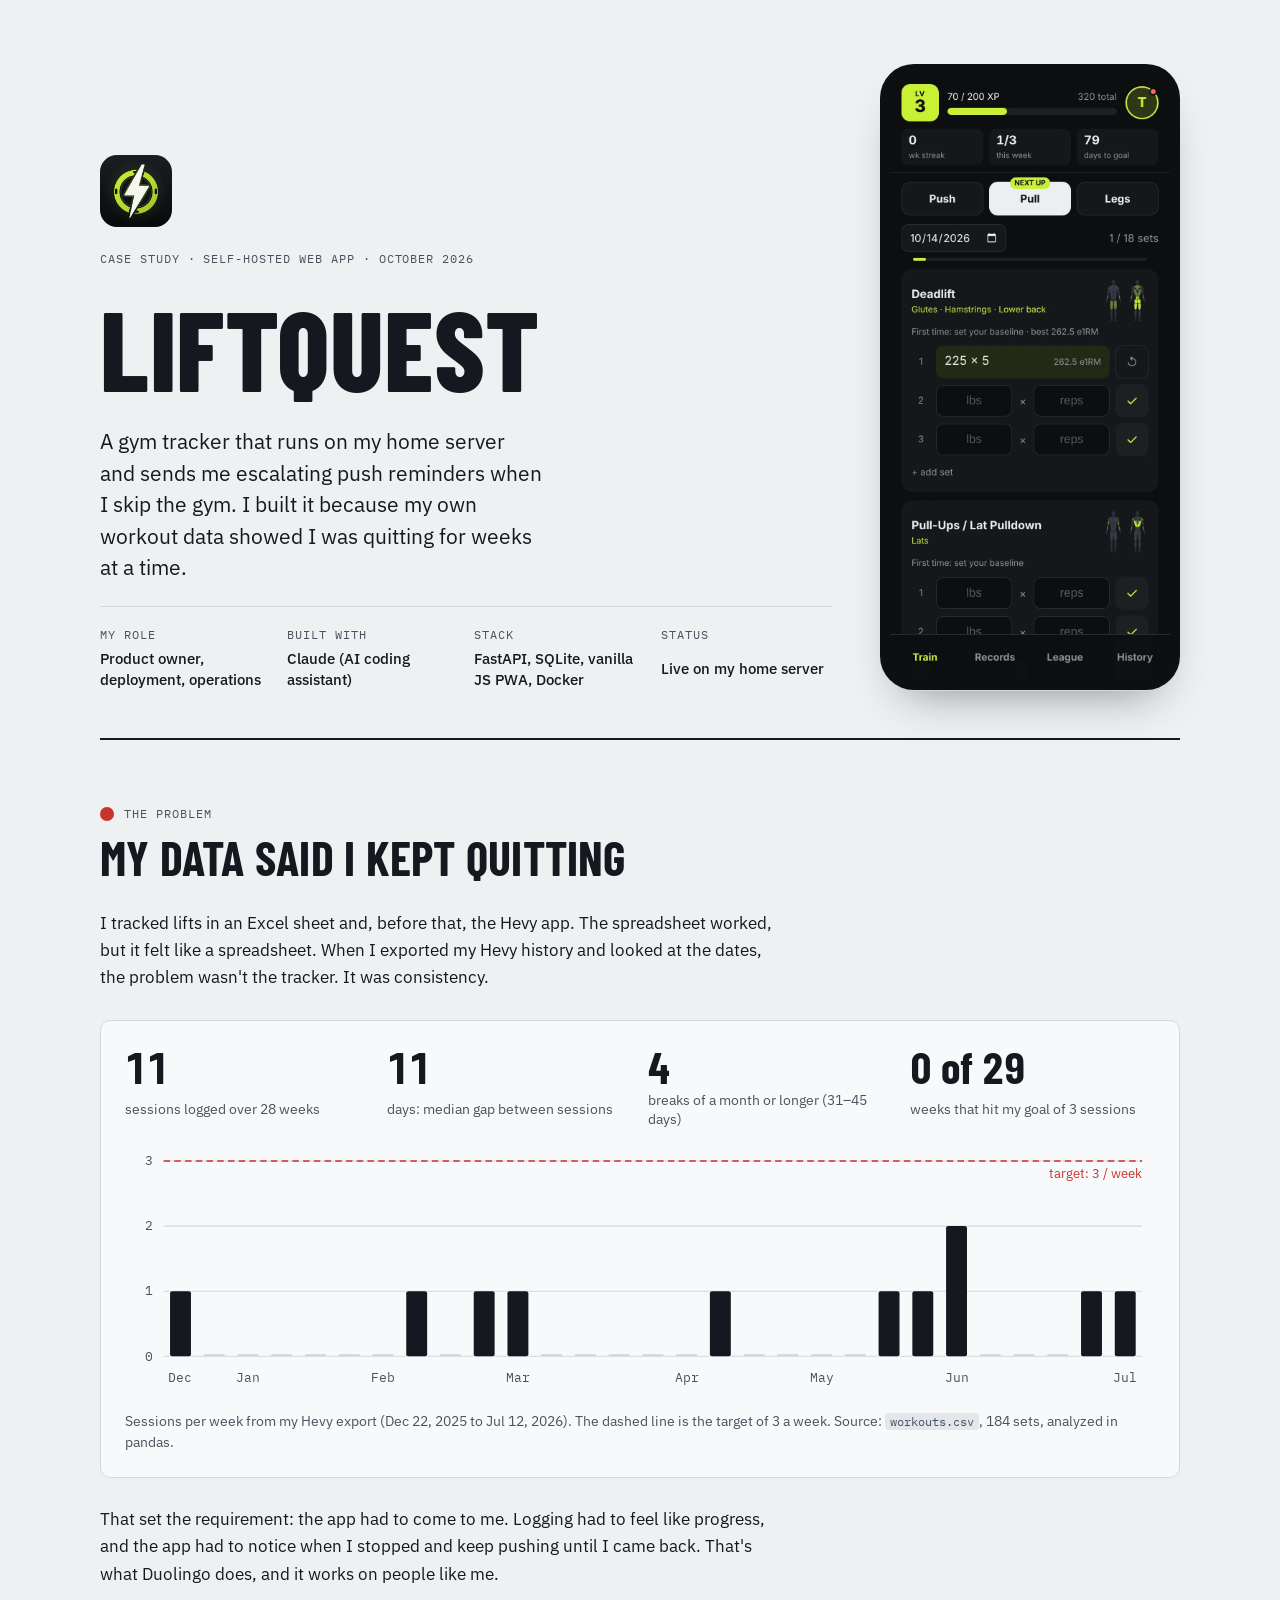
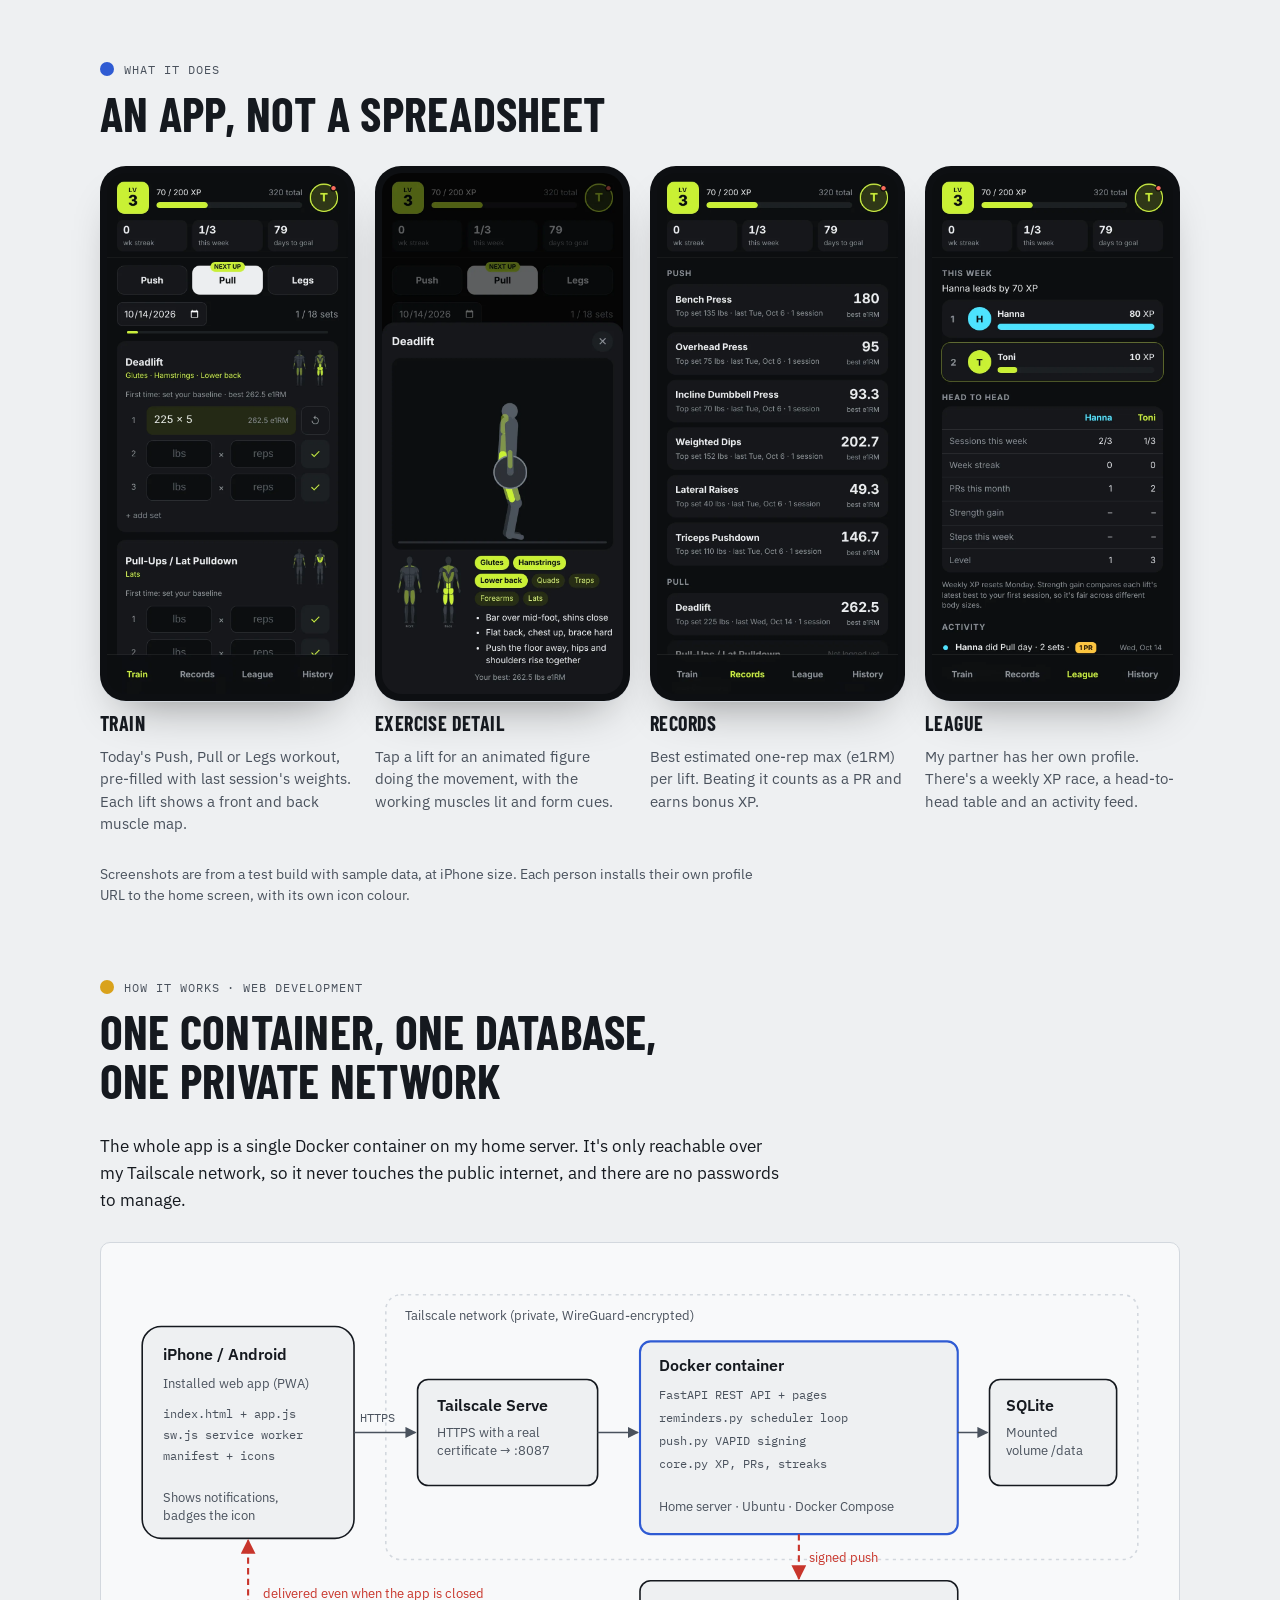
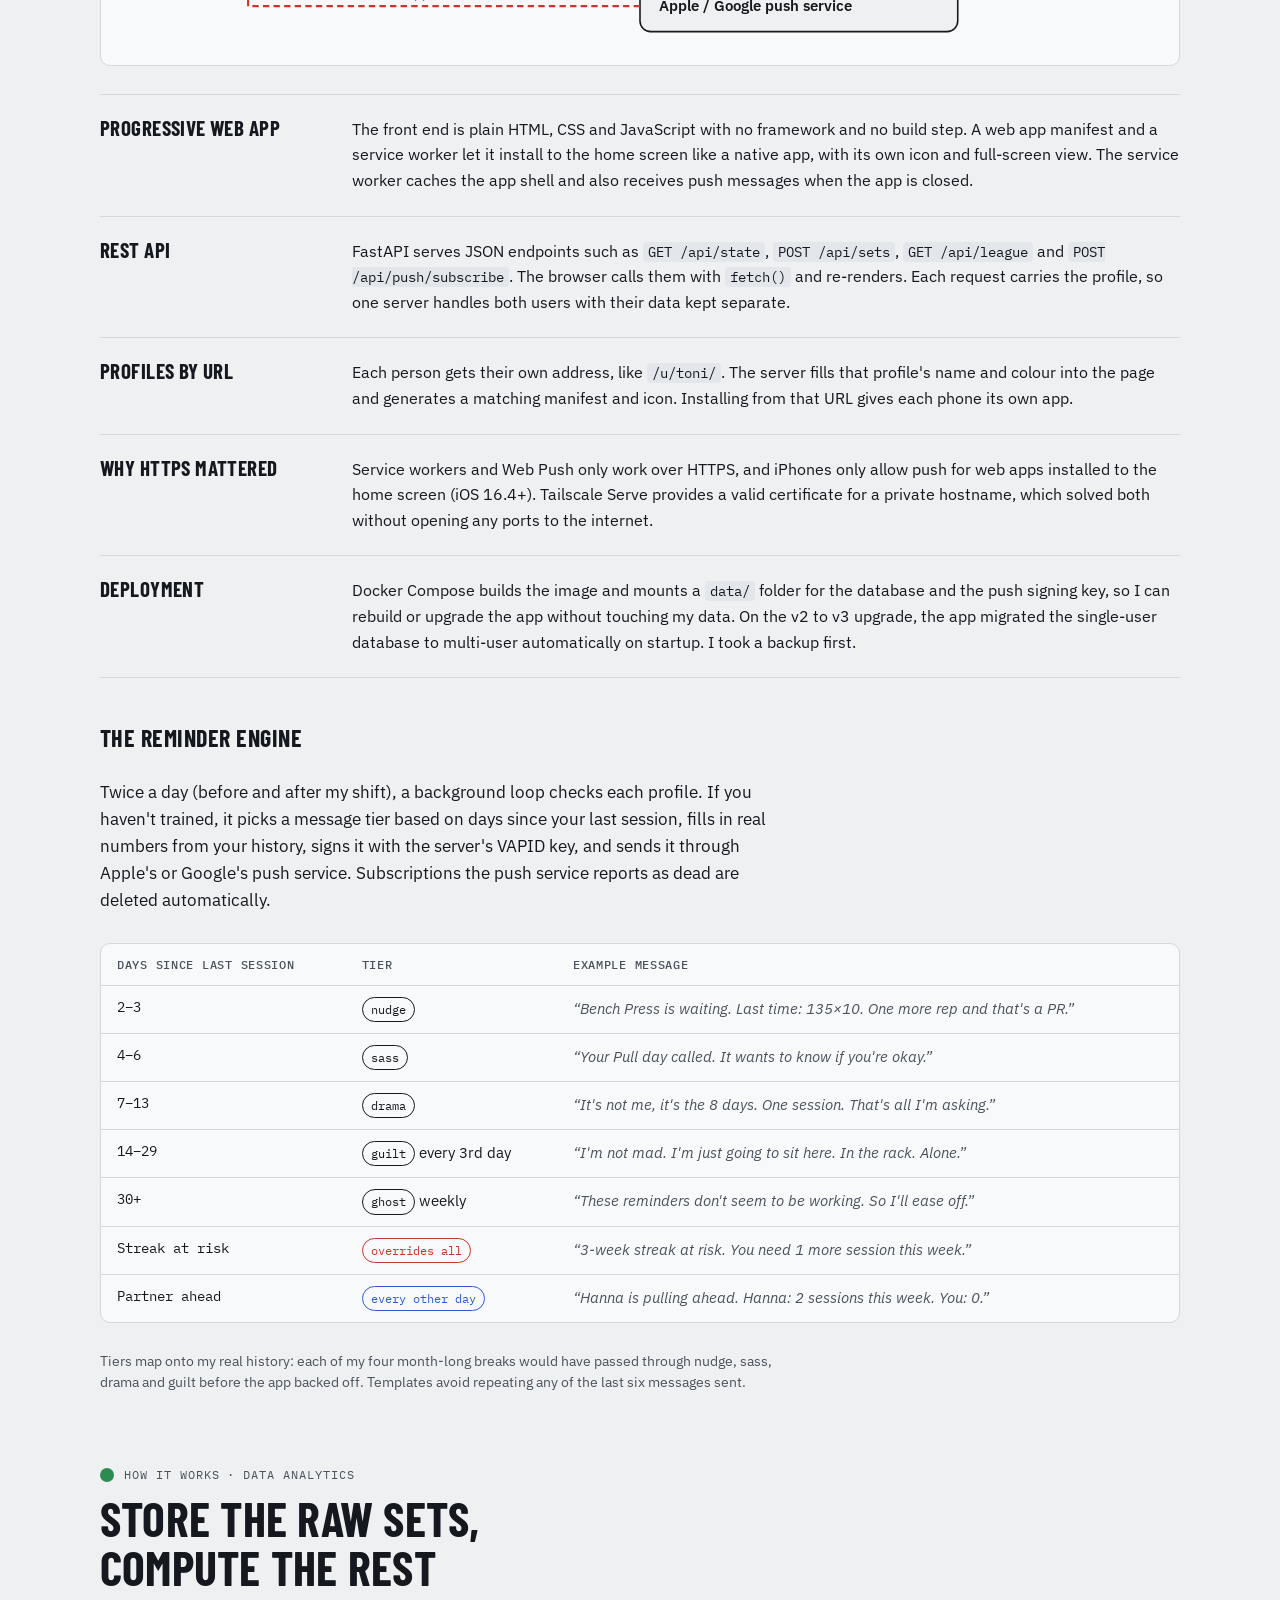
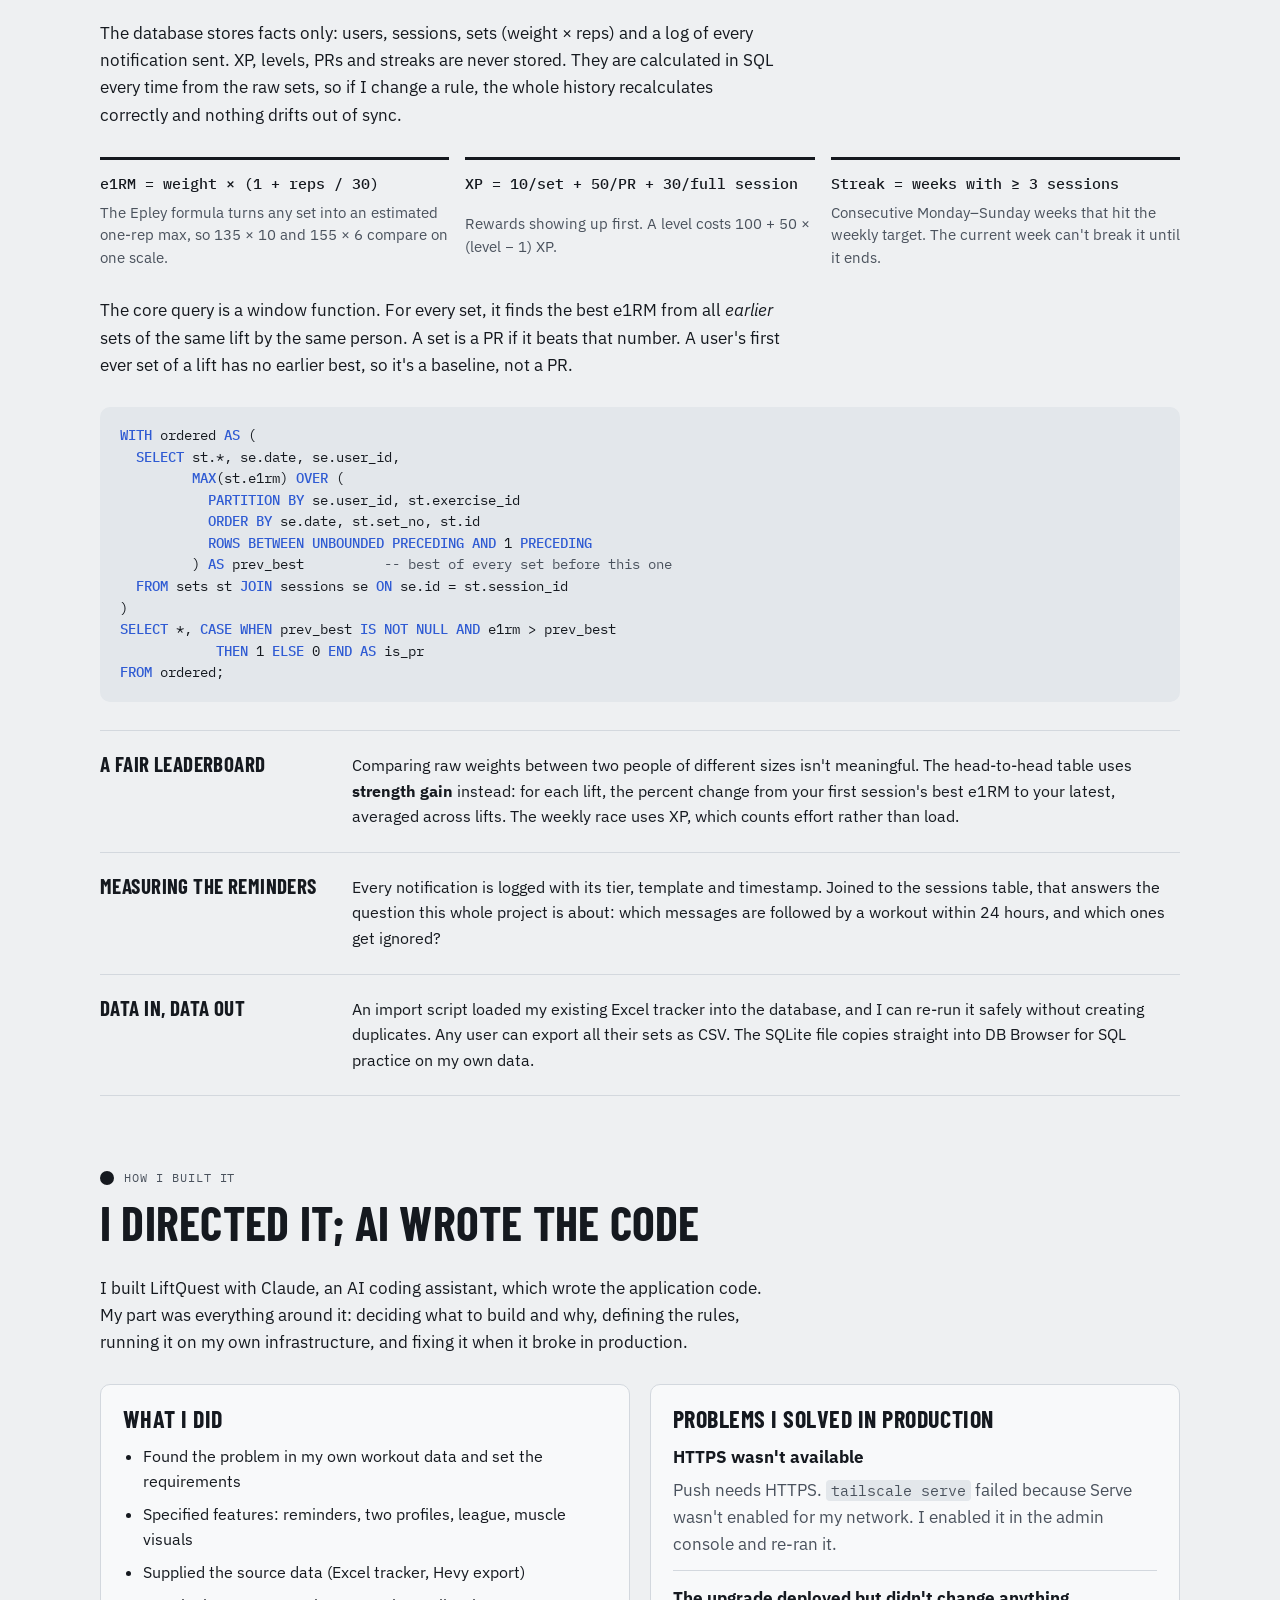
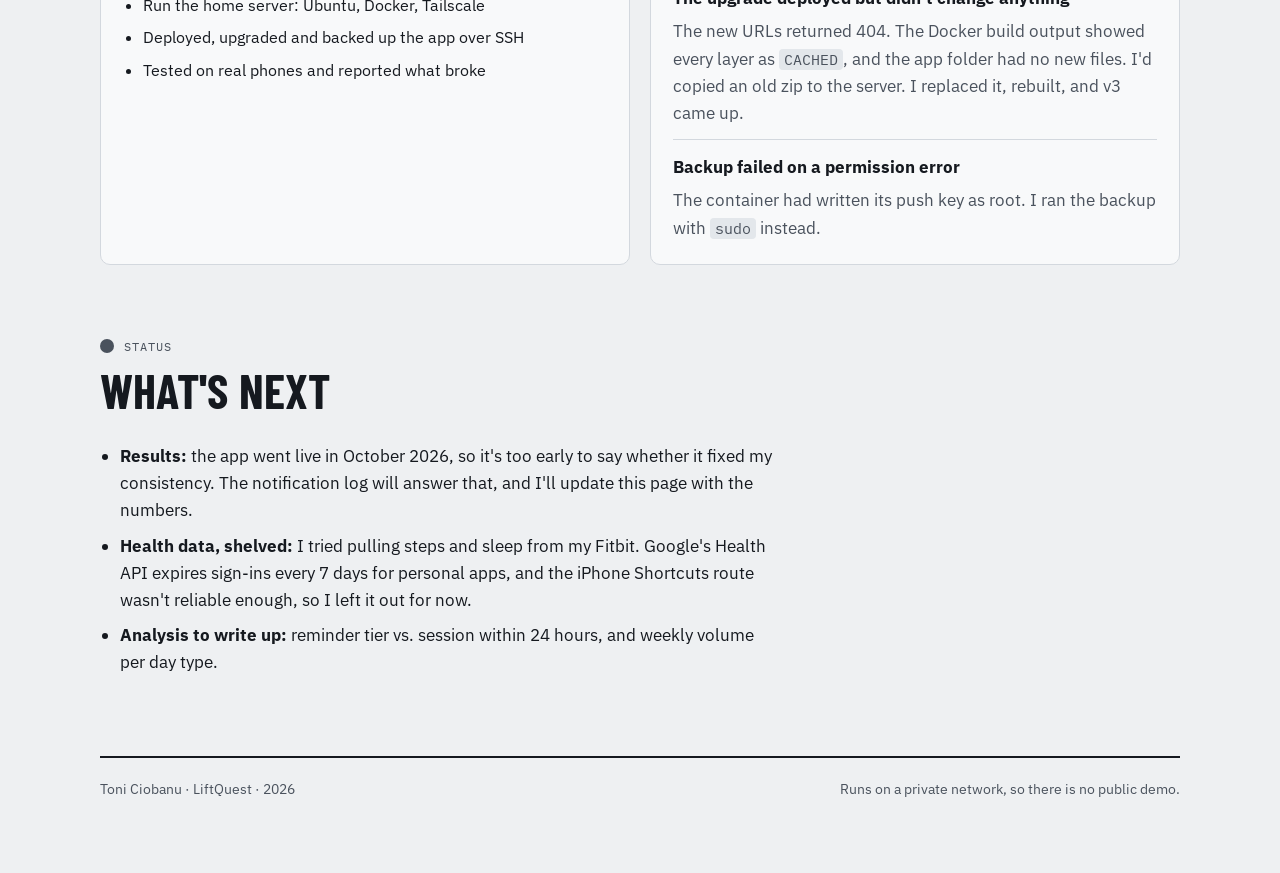
==== liftquest/index.html @ 454b2a3c "Add files via upload" ====
<!doctype html>
<html lang="en">
<head>
<meta charset="utf-8">
<meta name="viewport" content="width=device-width, initial-scale=1, viewport-fit=cover">
<title>LiftQuest Case Study</title>
<meta name="claude:viewport-fit-sides" content="cover">
<meta name="description" content="LiftQuest: a self-hosted, gamified gym tracker with escalating push reminders. Case study by Toni Ciobanu.">
<link rel="preconnect" href="https://fonts.googleapis.com">
<link rel="preconnect" href="https://fonts.gstatic.com" crossorigin>
<link rel="stylesheet" href="https://fonts.googleapis.com/css2?family=Barlow+Condensed:wght@600;700;800&family=IBM+Plex+Sans:ital,wght@0,400;0,500;0,600;1,400&family=IBM+Plex+Mono:wght@400;500&display=swap">
<style>
/* Layout: a training-log notebook. One reading column, wide figures that break out of it,
   section tabs coded like Olympic plate colours (red 25, blue 20, yellow 15, green 10). */
:root {
  --bg: #eef0f2;          /* chalk */
  --paper: #f8f9fa;
  --ink: #15191f;
  --ink-2: #4a525d;
  --rule: #d3d8de;
  --accent: #2f5bd3;      /* blue plate */
  --volt: #c8f135;        /* the app's own accent, used only where the app is shown */
  --volt-ink: #3d4a00;
  --plate-red: #c8352b;
  --plate-blue: #2f5bd3;
  --plate-yellow: #d9a21b;
  --plate-green: #2e8a4e;
  --code-bg: #e3e7eb;
  --phone: #0d0f12;
  --display: "Barlow Condensed", "Arial Narrow", "Helvetica Neue", Arial, sans-serif;
  --body: "IBM Plex Sans", system-ui, -apple-system, "Segoe UI", sans-serif;
  --mono: "IBM Plex Mono", ui-monospace, "SFMono-Regular", Menlo, Consolas, monospace;
}
@media (prefers-color-scheme: dark) {
  :root:not([data-theme="light"]) {
    --bg: #111418; --paper: #171b20; --ink: #e8ebee; --ink-2: #a3acb7; --rule: #2b323a;
    --accent: #7d9cff; --volt: #c8f135; --volt-ink: #c8f135;
    --plate-red: #ef6a5f; --plate-blue: #7d9cff; --plate-yellow: #f0c04a; --plate-green: #5cc983;
    --code-bg: #1e242b; --phone: #000; color-scheme: dark;
  }
}
:root[data-theme="dark"] {
  --bg: #111418; --paper: #171b20; --ink: #e8ebee; --ink-2: #a3acb7; --rule: #2b323a;
  --accent: #7d9cff; --volt: #c8f135; --volt-ink: #c8f135;
  --plate-red: #ef6a5f; --plate-blue: #7d9cff; --plate-yellow: #f0c04a; --plate-green: #5cc983;
  --code-bg: #1e242b; --phone: #000; color-scheme: dark;
}

* { box-sizing: border-box; }
body {
  background: var(--bg); color: var(--ink);
  font-family: var(--body); font-size: 17px; line-height: 1.6;
  padding-left: max(16px, env(safe-area-inset-left, 0px));
  padding-right: max(16px, env(safe-area-inset-right, 0px));
  padding-block: 0 64px;
}
.wrap { max-width: 1080px; margin: 0 auto; }
.col { max-width: 680px; }
h1, h2, h3 { font-family: var(--display); line-height: 1.02; text-wrap: balance; margin: 0; letter-spacing: 0.005em; }
h1 { font-size: clamp(56px, 11vw, 112px); font-weight: 800; text-transform: uppercase; }
h2 { font-size: clamp(34px, 5vw, 48px); font-weight: 700; text-transform: uppercase; }
h3 { font-size: 24px; font-weight: 700; text-transform: uppercase; letter-spacing: 0.02em; }
p { margin: 0; }
a { color: var(--accent); }
code, .mono { font-family: var(--mono); font-size: 0.86em; }
:not(pre) > code { background: var(--code-bg); padding: 1px 5px; border-radius: 4px; }
.muted { color: var(--ink-2); }
.label { font-family: var(--mono); font-size: 12px; letter-spacing: 0.08em; text-transform: uppercase; color: var(--ink-2); }
:focus-visible { outline: 2px solid var(--accent); outline-offset: 3px; }

/* ---------- hero ---------- */
.hero { display: grid; grid-template-columns: minmax(0, 1fr) 300px; gap: 48px; align-items: end; padding-block: 56px 48px; border-bottom: 2px solid var(--ink); }
.hero-copy { display: grid; gap: 22px; min-width: 0; }
.hero .icon { width: 72px; height: 72px; border-radius: 17px; display: block; }
.lede { font-size: 21px; line-height: 1.5; max-width: 34ch; }
.meta { display: grid; grid-template-columns: repeat(4, minmax(0, 1fr)); gap: 16px; border-top: 1px solid var(--rule); padding-top: 18px; }
.meta div { display: grid; gap: 4px; min-width: 0; }
.meta b { font-weight: 500; font-size: 15px; line-height: 1.4; }
.phone { background: var(--phone); border-radius: 34px; padding: 10px; box-shadow: 0 1px 0 var(--rule), 0 24px 48px -24px rgba(0,0,0,.45); }
.phone img { display: block; border-radius: 25px; width: 100%; height: auto; }

/* ---------- sections ---------- */
section.part { display: grid; gap: 28px; padding-block: 64px 8px; }
.part-head { display: grid; gap: 10px; }
.tab { display: inline-flex; align-items: center; gap: 10px; }
.tab i { width: 14px; height: 14px; border-radius: 50%; display: inline-block; }
.prose { display: grid; gap: 18px; }
.prose ul { margin: 0; padding-left: 20px; display: grid; gap: 8px; }

/* figure: weekly sessions */
.chart-card { background: var(--paper); border: 1px solid var(--rule); border-radius: 10px; padding: 24px; display: grid; gap: 18px; }
.stats { display: grid; grid-template-columns: repeat(4, minmax(0, 1fr)); gap: 16px; }
.stat { display: grid; gap: 2px; }
.stat b { font-family: var(--display); font-size: 44px; line-height: 1; font-weight: 700; font-variant-numeric: tabular-nums; }
.stat span { font-size: 14px; color: var(--ink-2); line-height: 1.35; }
.chart-scroll { overflow-x: auto; }
#weeks { display: block; width: 100%; min-width: 560px; height: auto; }
.cap { font-size: 14px; color: var(--ink-2); line-height: 1.5; }

/* screenshots */
.shots { display: grid; grid-template-columns: repeat(4, minmax(0, 1fr)); gap: 20px; }
.shot { display: grid; gap: 12px; align-content: start; min-width: 0; }
.shot .phone { border-radius: 26px; padding: 7px; }
.shot .phone img { border-radius: 20px; }
.shot h3 { font-size: 20px; }
.shot p { font-size: 15px; line-height: 1.5; color: var(--ink-2); }

/* architecture diagram */
.diagram { background: var(--paper); border: 1px solid var(--rule); border-radius: 10px; padding: 20px; overflow-x: auto; }
#arch { display: block; width: 100%; min-width: 720px; height: auto; }
#arch text { font-family: var(--body); fill: var(--ink); }
#arch .small { font-size: 12px; fill: var(--ink-2); }
#arch .mono { font-family: var(--mono); font-size: 11.5px; fill: var(--ink-2); }
#arch .box { fill: var(--bg); stroke: var(--ink); stroke-width: 1.5; }
#arch .box-hi { fill: var(--bg); stroke: var(--accent); stroke-width: 2; }
#arch .line { stroke: var(--ink-2); stroke-width: 1.5; fill: none; }
#arch .push { stroke: var(--plate-red); stroke-width: 2; fill: none; stroke-dasharray: 6 4; }
#arch .arrow { fill: var(--ink-2); }
#arch .arrow-red { fill: var(--plate-red); }
#arch .zone { fill: none; stroke: var(--rule); stroke-width: 1.5; stroke-dasharray: 3 4; }
#arch .t-red { fill: var(--plate-red); }

/* two-up explainer rows */
.rows { display: grid; gap: 0; border-top: 1px solid var(--rule); }
.row { display: grid; grid-template-columns: 220px minmax(0, 1fr); gap: 32px; padding-block: 22px; border-bottom: 1px solid var(--rule); }
.row h3 { font-size: 21px; }
.row .prose { font-size: 16px; }

/* tables */
.table-wrap { overflow-x: auto; border: 1px solid var(--rule); border-radius: 10px; background: var(--paper); }
table { border-collapse: collapse; width: 100%; font-size: 15px; }
th, td { text-align: left; padding: 11px 16px; border-bottom: 1px solid var(--rule); vertical-align: top; }
tr:last-child td { border-bottom: 0; }
th { font-family: var(--mono); font-size: 12px; font-weight: 500; letter-spacing: .06em; text-transform: uppercase; color: var(--ink-2); }
td.n { font-variant-numeric: tabular-nums; white-space: nowrap; font-family: var(--mono); font-size: 13.5px; }
td q { font-style: italic; color: var(--ink-2); quotes: "\201C" "\201D"; }
.pill { display: inline-block; font-family: var(--mono); font-size: 12px; padding: 2px 8px; border-radius: 999px; border: 1px solid currentColor; white-space: nowrap; }

/* code */
pre { margin: 0; background: var(--code-bg); border-radius: 10px; padding: 18px 20px; overflow-x: auto; font-family: var(--mono); font-size: 13.5px; line-height: 1.6; color: var(--ink); }
pre .c { color: var(--ink-2); }
pre .k { color: var(--accent); font-weight: 500; }
.formula { display: grid; grid-template-columns: repeat(3, minmax(0, 1fr)); gap: 16px; }
.formula div { border-top: 3px solid var(--ink); padding-top: 12px; display: grid; gap: 6px; }
.formula b { font-family: var(--mono); font-size: 15px; font-weight: 500; }
.formula span { font-size: 15px; color: var(--ink-2); line-height: 1.5; }

/* role split */
.split { display: grid; grid-template-columns: repeat(2, minmax(0, 1fr)); gap: 20px; }
.split > div { background: var(--paper); border: 1px solid var(--rule); border-radius: 10px; padding: 22px; display: grid; gap: 12px; align-content: start; }
.split ul { margin: 0; padding-left: 20px; display: grid; gap: 7px; font-size: 16px; }
.incident { display: grid; gap: 6px; }
.incident + .incident { border-top: 1px solid var(--rule); padding-top: 14px; }

footer { margin-top: 72px; padding-top: 20px; border-top: 2px solid var(--ink); display: flex; flex-wrap: wrap; gap: 12px 28px; justify-content: space-between; font-size: 14px; color: var(--ink-2); }

@media (max-width: 860px) {
  .hero { grid-template-columns: minmax(0, 1fr); gap: 32px; }
  .hero .phone { max-width: 280px; }
  .shots { grid-template-columns: repeat(2, minmax(0, 1fr)); }
  .row { grid-template-columns: minmax(0, 1fr); gap: 10px; }
}
@media (max-width: 600px) {
  body { font-size: 16px; }
  .meta, .stats { grid-template-columns: repeat(2, minmax(0, 1fr)); }
  .formula, .split { grid-template-columns: minmax(0, 1fr); }
  .shots { gap: 14px; }
  .stat b { font-size: 36px; }
}
@media (prefers-reduced-motion: no-preference) {
  .bar { transition: opacity .2s; }
}
</style>
</head>
<body>

<div class="wrap">

<header class="hero">
  <div class="hero-copy">
    <img class="icon" src="img/icon.png" alt="LiftQuest app icon: a lightning bolt through a weight plate">
    <span class="label">Case study · Self-hosted web app · October 2026</span>
    <h1>LiftQuest</h1>
    <p class="lede">A gym tracker that runs on my home server and sends me escalating push reminders when I skip the gym. I built it because my own workout data showed I was quitting for weeks at a time.</p>
    <div class="meta">
      <div><span class="label">My role</span><b>Product owner, deployment, operations</b></div>
      <div><span class="label">Built with</span><b>Claude (AI coding assistant)</b></div>
      <div><span class="label">Stack</span><b>FastAPI, SQLite, vanilla JS PWA, Docker</b></div>
      <div><span class="label">Status</span><b>Live on my home server</b></div>
    </div>
  </div>
  <div class="phone"><img src="img/train.webp" width="780" height="1688" alt="LiftQuest Train screen: level 3, XP bar, Pull day with a Deadlift set of 225 × 5 logged"></div>
</header>

<!-- ============================================================ PROBLEM -->
<section class="part" id="problem">
  <div class="part-head col">
    <span class="tab label"><i style="background:var(--plate-red)"></i>The problem</span>
    <h2>My data said I kept quitting</h2>
  </div>
  <div class="prose col">
    <p>I tracked lifts in an Excel sheet and, before that, the Hevy app. The spreadsheet worked, but it felt like a spreadsheet. When I exported my Hevy history and looked at the dates, the problem wasn't the tracker. It was consistency.</p>
  </div>
  <div class="chart-card">
    <div class="stats">
      <div class="stat"><b>11</b><span>sessions logged over 28 weeks</span></div>
      <div class="stat"><b>11</b><span>days: median gap between sessions</span></div>
      <div class="stat"><b>4</b><span>breaks of a month or longer (31–45 days)</span></div>
      <div class="stat"><b>0 of 29</b><span>weeks that hit my goal of 3 sessions</span></div>
    </div>
    <div class="chart-scroll">
      <svg id="weeks" viewBox="0 0 960 230" role="img" aria-labelledby="weeks-title">
        <title id="weeks-title">Sessions per week, Dec 2025 to Jul 2026. Most weeks have zero sessions; no week reaches the target of three.</title>
      </svg>
    </div>
    <p class="cap">Sessions per week from my Hevy export (Dec 22, 2025 to Jul 12, 2026). The dashed line is the target of 3 a week. Source: <code>workouts.csv</code>, 184 sets, analyzed in pandas.</p>
  </div>
  <div class="prose col">
    <p>That set the requirement: the app had to come to me. Logging had to feel like progress, and the app had to notice when I stopped and keep pushing until I came back. That's what Duolingo does, and it works on people like me.</p>
  </div>
</section>

<!-- ============================================================ PRODUCT -->
<section class="part" id="product">
  <div class="part-head col">
    <span class="tab label"><i style="background:var(--plate-blue)"></i>What it does</span>
    <h2>An app, not a spreadsheet</h2>
  </div>
  <div class="shots">
    <div class="shot">
      <div class="phone"><img src="img/train.webp" width="780" height="1688" loading="lazy" alt="Train tab with today's Pull workout and a muscle map for each exercise"></div>
      <h3>Train</h3>
      <p>Today's Push, Pull or Legs workout, pre-filled with last session's weights. Each lift shows a front and back muscle map.</p>
    </div>
    <div class="shot">
      <div class="phone"><img src="img/sheet.webp" width="780" height="1688" loading="lazy" alt="Exercise detail sheet: animated figure doing a deadlift with glutes, hamstrings and lower back highlighted"></div>
      <h3>Exercise detail</h3>
      <p>Tap a lift for an animated figure doing the movement, with the working muscles lit and form cues.</p>
    </div>
    <div class="shot">
      <div class="phone"><img src="img/records.webp" width="780" height="1688" loading="lazy" alt="Records tab listing best estimated one-rep max per lift"></div>
      <h3>Records</h3>
      <p>Best estimated one-rep max (e1RM) per lift. Beating it counts as a PR and earns bonus XP.</p>
    </div>
    <div class="shot">
      <div class="phone"><img src="img/league.webp" width="780" height="1688" loading="lazy" alt="League tab: weekly XP race between two profiles and a head-to-head table"></div>
      <h3>League</h3>
      <p>My partner has her own profile. There's a weekly XP race, a head-to-head table and an activity feed.</p>
    </div>
  </div>
  <p class="cap col">Screenshots are from a test build with sample data, at iPhone size. Each person installs their own profile URL to the home screen, with its own icon colour.</p>
</section>

<!-- ============================================================ WEB DEV -->
<section class="part" id="web">
  <div class="part-head col">
    <span class="tab label"><i style="background:var(--plate-yellow)"></i>How it works · Web development</span>
    <h2>One container, one database, one private network</h2>
  </div>
  <div class="prose col">
    <p>The whole app is a single Docker container on my home server. It's only reachable over my Tailscale network, so it never touches the public internet, and there are no passwords to manage.</p>
  </div>

  <div class="diagram">
    <svg id="arch" viewBox="0 0 980 360" role="img" aria-labelledby="arch-title">
      <title id="arch-title">Architecture: the phone's installed web app talks over Tailscale HTTPS to a FastAPI container with a SQLite database. A scheduler inside the container sends Web Push messages through Apple's or Google's push service back to the phone.</title>
      <defs>
        <marker id="ah" viewBox="0 0 10 10" refX="9" refY="5" markerWidth="7" markerHeight="7" orient="auto-start-reverse"><path d="M0,0 L10,5 L0,10 z" class="arrow"/></marker>
        <marker id="ahr" viewBox="0 0 10 10" refX="9" refY="5" markerWidth="7" markerHeight="7" orient="auto-start-reverse"><path d="M0,0 L10,5 L0,10 z" class="arrow-red"/></marker>
      </defs>

      <!-- phone -->
      <rect class="box" x="20" y="60" width="200" height="200" rx="18"/>
      <text x="40" y="92" font-weight="600" font-size="15">iPhone / Android</text>
      <text x="40" y="118" class="small">Installed web app (PWA)</text>
      <text x="40" y="146" class="mono">index.html + app.js</text>
      <text x="40" y="166" class="mono">sw.js  service worker</text>
      <text x="40" y="186" class="mono">manifest + icons</text>
      <text x="40" y="226" class="small">Shows notifications,</text>
      <text x="40" y="243" class="small">badges the icon</text>

      <!-- tailnet zone -->
      <rect class="zone" x="250" y="30" width="710" height="250" rx="14"/>
      <text x="268" y="54" class="small">Tailscale network (private, WireGuard-encrypted)</text>

      <!-- tailscale serve -->
      <rect class="box" x="280" y="110" width="170" height="100" rx="10"/>
      <text x="298" y="140" font-weight="600" font-size="15">Tailscale Serve</text>
      <text x="298" y="164" class="small">HTTPS with a real</text>
      <text x="298" y="181" class="small">certificate → :8087</text>

      <!-- container -->
      <rect class="box-hi" x="490" y="74" width="300" height="182" rx="10"/>
      <text x="508" y="102" font-weight="600" font-size="15">Docker container</text>
      <text x="508" y="128" class="mono">FastAPI  REST API + pages</text>
      <text x="508" y="150" class="mono">reminders.py  scheduler loop</text>
      <text x="508" y="172" class="mono">push.py  VAPID signing</text>
      <text x="508" y="194" class="mono">core.py  XP, PRs, streaks</text>
      <text x="508" y="234" class="small">Home server · Ubuntu · Docker Compose</text>

      <!-- db -->
      <rect class="box" x="820" y="110" width="120" height="100" rx="10"/>
      <text x="836" y="140" font-weight="600" font-size="15">SQLite</text>
      <text x="836" y="164" class="small">Mounted</text>
      <text x="836" y="181" class="small">volume /data</text>

      <!-- request path -->
      <path class="line" d="M220 160 H278" marker-end="url(#ah)"/>
      <text x="226" y="150" class="mono">HTTPS</text>
      <path class="line" d="M450 160 H488" marker-end="url(#ah)"/>
      <path class="line" d="M790 160 H818" marker-end="url(#ah)"/>

      <!-- push service -->
      <rect class="box" x="490" y="300" width="300" height="48" rx="10"/>
      <text x="508" y="329" font-weight="600" font-size="14">Apple / Google push service</text>
      <path class="push" d="M640 256 V298" marker-end="url(#ahr)"/>
      <text x="650" y="282" class="small t-red">signed push</text>
      <path class="push" d="M490 324 H120 V262" marker-end="url(#ahr)"/>
      <text x="134" y="316" class="small t-red">delivered even when the app is closed</text>
    </svg>
  </div>

  <div class="rows">
    <div class="row">
      <h3>Progressive web app</h3>
      <div class="prose">
        <p>The front end is plain HTML, CSS and JavaScript with no framework and no build step. A web app manifest and a service worker let it install to the home screen like a native app, with its own icon and full-screen view. The service worker caches the app shell and also receives push messages when the app is closed.</p>
      </div>
    </div>
    <div class="row">
      <h3>REST API</h3>
      <div class="prose">
        <p>FastAPI serves JSON endpoints such as <code>GET /api/state</code>, <code>POST /api/sets</code>, <code>GET /api/league</code> and <code>POST /api/push/subscribe</code>. The browser calls them with <code>fetch()</code> and re-renders. Each request carries the profile, so one server handles both users with their data kept separate.</p>
      </div>
    </div>
    <div class="row">
      <h3>Profiles by URL</h3>
      <div class="prose">
        <p>Each person gets their own address, like <code>/u/toni/</code>. The server fills that profile's name and colour into the page and generates a matching manifest and icon. Installing from that URL gives each phone its own app.</p>
      </div>
    </div>
    <div class="row">
      <h3>Why HTTPS mattered</h3>
      <div class="prose">
        <p>Service workers and Web Push only work over HTTPS, and iPhones only allow push for web apps installed to the home screen (iOS 16.4+). Tailscale Serve provides a valid certificate for a private hostname, which solved both without opening any ports to the internet.</p>
      </div>
    </div>
    <div class="row">
      <h3>Deployment</h3>
      <div class="prose">
        <p>Docker Compose builds the image and mounts a <code>data/</code> folder for the database and the push signing key, so I can rebuild or upgrade the app without touching my data. On the v2 to v3 upgrade, the app migrated the single-user database to multi-user automatically on startup. I took a backup first.</p>
      </div>
    </div>
  </div>

  <div class="part-head col" style="margin-top:20px">
    <h3>The reminder engine</h3>
  </div>
  <div class="prose col">
    <p>Twice a day (before and after my shift), a background loop checks each profile. If you haven't trained, it picks a message tier based on days since your last session, fills in real numbers from your history, signs it with the server's VAPID key, and sends it through Apple's or Google's push service. Subscriptions the push service reports as dead are deleted automatically.</p>
  </div>
  <div class="table-wrap">
    <table>
      <thead><tr><th>Days since last session</th><th>Tier</th><th>Example message</th></tr></thead>
      <tbody>
        <tr><td class="n">2–3</td><td><span class="pill">nudge</span></td><td><q>Bench Press is waiting. Last time: 135×10. One more rep and that's a PR.</q></td></tr>
        <tr><td class="n">4–6</td><td><span class="pill">sass</span></td><td><q>Your Pull day called. It wants to know if you're okay.</q></td></tr>
        <tr><td class="n">7–13</td><td><span class="pill">drama</span></td><td><q>It's not me, it's the 8 days. One session. That's all I'm asking.</q></td></tr>
        <tr><td class="n">14–29</td><td><span class="pill">guilt</span> every 3rd day</td><td><q>I'm not mad. I'm just going to sit here. In the rack. Alone.</q></td></tr>
        <tr><td class="n">30+</td><td><span class="pill">ghost</span> weekly</td><td><q>These reminders don't seem to be working. So I'll ease off.</q></td></tr>
        <tr><td class="n">Streak at risk</td><td><span class="pill" style="color:var(--plate-red)">overrides all</span></td><td><q>3-week streak at risk. You need 1 more session this week.</q></td></tr>
        <tr><td class="n">Partner ahead</td><td><span class="pill" style="color:var(--plate-blue)">every other day</span></td><td><q>Hanna is pulling ahead. Hanna: 2 sessions this week. You: 0.</q></td></tr>
      </tbody>
    </table>
  </div>
  <p class="cap col">Tiers map onto my real history: each of my four month-long breaks would have passed through nudge, sass, drama and guilt before the app backed off. Templates avoid repeating any of the last six messages sent.</p>
</section>

<!-- ============================================================ DATA -->
<section class="part" id="data">
  <div class="part-head col">
    <span class="tab label"><i style="background:var(--plate-green)"></i>How it works · Data analytics</span>
    <h2>Store the raw sets, compute the rest</h2>
  </div>
  <div class="prose col">
    <p>The database stores facts only: users, sessions, sets (weight × reps) and a log of every notification sent. XP, levels, PRs and streaks are never stored. They are calculated in SQL every time from the raw sets, so if I change a rule, the whole history recalculates correctly and nothing drifts out of sync.</p>
  </div>

  <div class="formula">
    <div><b>e1RM = weight × (1 + reps / 30)</b><span>The Epley formula turns any set into an estimated one-rep max, so 135 × 10 and 155 × 6 compare on one scale.</span></div>
    <div><b>XP = 10/set + 50/PR + 30/full session</b><span>Rewards showing up first. A level costs 100 + 50 × (level − 1) XP.</span></div>
    <div><b>Streak = weeks with ≥ 3 sessions</b><span>Consecutive Monday–Sunday weeks that hit the weekly target. The current week can't break it until it ends.</span></div>
  </div>

  <div class="prose col">
    <p>The core query is a window function. For every set, it finds the best e1RM from all <em>earlier</em> sets of the same lift by the same person. A set is a PR if it beats that number. A user's first ever set of a lift has no earlier best, so it's a baseline, not a PR.</p>
  </div>
<pre><span class="k">WITH</span> ordered <span class="k">AS</span> (
  <span class="k">SELECT</span> st.*, se.date, se.user_id,
         <span class="k">MAX</span>(st.e1rm) <span class="k">OVER</span> (
           <span class="k">PARTITION BY</span> se.user_id, st.exercise_id
           <span class="k">ORDER BY</span> se.date, st.set_no, st.id
           <span class="k">ROWS BETWEEN UNBOUNDED PRECEDING AND</span> 1 <span class="k">PRECEDING</span>
         ) <span class="k">AS</span> prev_best          <span class="c">-- best of every set before this one</span>
  <span class="k">FROM</span> sets st <span class="k">JOIN</span> sessions se <span class="k">ON</span> se.id = st.session_id
)
<span class="k">SELECT</span> *, <span class="k">CASE WHEN</span> prev_best <span class="k">IS NOT NULL AND</span> e1rm &gt; prev_best
            <span class="k">THEN</span> 1 <span class="k">ELSE</span> 0 <span class="k">END AS</span> is_pr
<span class="k">FROM</span> ordered;</pre>

  <div class="rows">
    <div class="row">
      <h3>A fair leaderboard</h3>
      <div class="prose">
        <p>Comparing raw weights between two people of different sizes isn't meaningful. The head-to-head table uses <strong>strength gain</strong> instead: for each lift, the percent change from your first session's best e1RM to your latest, averaged across lifts. The weekly race uses XP, which counts effort rather than load.</p>
      </div>
    </div>
    <div class="row">
      <h3>Measuring the reminders</h3>
      <div class="prose">
        <p>Every notification is logged with its tier, template and timestamp. Joined to the sessions table, that answers the question this whole project is about: which messages are followed by a workout within 24 hours, and which ones get ignored?</p>
      </div>
    </div>
    <div class="row">
      <h3>Data in, data out</h3>
      <div class="prose">
        <p>An import script loaded my existing Excel tracker into the database, and I can re-run it safely without creating duplicates. Any user can export all their sets as CSV. The SQLite file copies straight into DB Browser for SQL practice on my own data.</p>
      </div>
    </div>
  </div>
</section>

<!-- ============================================================ ROLE -->
<section class="part" id="role">
  <div class="part-head col">
    <span class="tab label"><i style="background:var(--ink)"></i>How I built it</span>
    <h2>I directed it; AI wrote the code</h2>
  </div>
  <div class="prose col">
    <p>I built LiftQuest with Claude, an AI coding assistant, which wrote the application code. My part was everything around it: deciding what to build and why, defining the rules, running it on my own infrastructure, and fixing it when it broke in production.</p>
  </div>
  <div class="split">
    <div>
      <h3>What I did</h3>
      <ul>
        <li>Found the problem in my own workout data and set the requirements</li>
        <li>Specified features: reminders, two profiles, league, muscle visuals</li>
        <li>Supplied the source data (Excel tracker, Hevy export)</li>
        <li>Run the home server: Ubuntu, Docker, Tailscale</li>
        <li>Deployed, upgraded and backed up the app over SSH</li>
        <li>Tested on real phones and reported what broke</li>
      </ul>
    </div>
    <div>
      <h3>Problems I solved in production</h3>
      <div class="incident">
        <b>HTTPS wasn't available</b>
        <span class="muted">Push needs HTTPS. <code>tailscale serve</code> failed because Serve wasn't enabled for my network. I enabled it in the admin console and re-ran it.</span>
      </div>
      <div class="incident">
        <b>The upgrade deployed but didn't change anything</b>
        <span class="muted">The new URLs returned 404. The Docker build output showed every layer as <code>CACHED</code>, and the app folder had no new files. I'd copied an old zip to the server. I replaced it, rebuilt, and v3 came up.</span>
      </div>
      <div class="incident">
        <b>Backup failed on a permission error</b>
        <span class="muted">The container had written its push key as root. I ran the backup with <code>sudo</code> instead.</span>
      </div>
    </div>
  </div>
</section>

<!-- ============================================================ NEXT -->
<section class="part" id="next">
  <div class="part-head col">
    <span class="tab label"><i style="background:var(--ink-2)"></i>Status</span>
    <h2>What's next</h2>
  </div>
  <div class="prose col">
    <ul>
      <li><strong>Results:</strong> the app went live in October 2026, so it's too early to say whether it fixed my consistency. The notification log will answer that, and I'll update this page with the numbers.</li>
      <li><strong>Health data, shelved:</strong> I tried pulling steps and sleep from my Fitbit. Google's Health API expires sign-ins every 7 days for personal apps, and the iPhone Shortcuts route wasn't reliable enough, so I left it out for now.</li>
      <li><strong>Analysis to write up:</strong> reminder tier vs. session within 24 hours, and weekly volume per day type.</li>
    </ul>
  </div>
</section>

<footer>
  <span>Toni Ciobanu · LiftQuest · 2026</span>
  <span>Runs on a private network, so there is no public demo.</span>
</footer>

</div>

<script>
// Sessions per week from the Hevy export (weeks ending Sunday, Dec 28 2025 → Jul 12 2026).
(function () {
  const weeks = [
    ["2025-12-28",1],["2026-01-04",0],["2026-01-11",0],["2026-01-18",0],["2026-01-25",0],["2026-02-01",0],
    ["2026-02-08",0],["2026-02-15",1],["2026-02-22",0],["2026-03-01",1],["2026-03-08",1],["2026-03-15",0],
    ["2026-03-22",0],["2026-03-29",0],["2026-04-05",0],["2026-04-12",0],["2026-04-19",1],["2026-04-26",0],
    ["2026-05-03",0],["2026-05-10",0],["2026-05-17",0],["2026-05-24",1],["2026-05-31",1],["2026-06-07",2],
    ["2026-06-14",0],["2026-06-21",0],["2026-06-28",0],["2026-07-05",1],["2026-07-12",1]
  ];
  const svg = document.getElementById("weeks");
  const NS = "http://www.w3.org/2000/svg";
  const W = 960, H = 230, L = 36, R = 12, T = 14, B = 34;
  const max = 3, plotW = W - L - R, plotH = H - T - B;
  const step = plotW / weeks.length, bw = Math.max(6, step * 0.62);
  const y = v => T + plotH - (v / max) * plotH;
  const el = (tag, attrs, text) => {
    const e = document.createElementNS(NS, tag);
    for (const k in attrs) e.setAttribute(k, attrs[k]);
    if (text != null) e.textContent = text;
    svg.appendChild(e); return e;
  };
  const css = getComputedStyle(document.documentElement);
  const tok = n => `var(${n})`;
  // gridlines + y labels
  for (let v = 0; v <= max; v++) {
    el("line", { x1: L, x2: W - R, y1: y(v), y2: y(v), stroke: tok("--rule"), "stroke-width": 1 });
    el("text", { x: L - 10, y: y(v) + 4, "text-anchor": "end", "font-size": 12, "font-family": "IBM Plex Mono, monospace", fill: tok("--ink-2") }, v);
  }
  // target line
  el("line", { x1: L, x2: W - R, y1: y(3), y2: y(3), stroke: tok("--plate-red"), "stroke-width": 1.5, "stroke-dasharray": "6 4" });
  el("text", { x: W - R, y: y(3) + 16, "text-anchor": "end", "font-size": 12, "font-family": "IBM Plex Sans, sans-serif", fill: tok("--plate-red") }, "target: 3 / week");
  // bars, zero weeks shown as a small tick so gaps read as gaps
  const months = { "01": "Jan", "02": "Feb", "03": "Mar", "04": "Apr", "05": "May", "06": "Jun", "07": "Jul", "12": "Dec" };
  let lastMonth = null;
  weeks.forEach(([d, v], i) => {
    const cx = L + step * i + step / 2;
    if (v > 0) {
      el("rect", { class: "bar", x: cx - bw / 2, y: y(v), width: bw, height: y(0) - y(v), rx: 2, fill: tok("--ink") });
    } else {
      el("rect", { x: cx - bw / 2, y: y(0) - 2, width: bw, height: 2, fill: tok("--rule") });
    }
    // label the first week whose Monday falls in a new month
    const mon = new Date(d + "T12:00:00"); mon.setDate(mon.getDate() - 6);
    const m = String(mon.getMonth() + 1).padStart(2, "0");
    if (m !== lastMonth) {
      el("text", { x: cx, y: H - 10, "text-anchor": "middle", "font-size": 12, "font-family": "IBM Plex Mono, monospace", fill: tok("--ink-2") }, months[m]);
      lastMonth = m;
    }
  });
})();
</script>

</body>
</html>
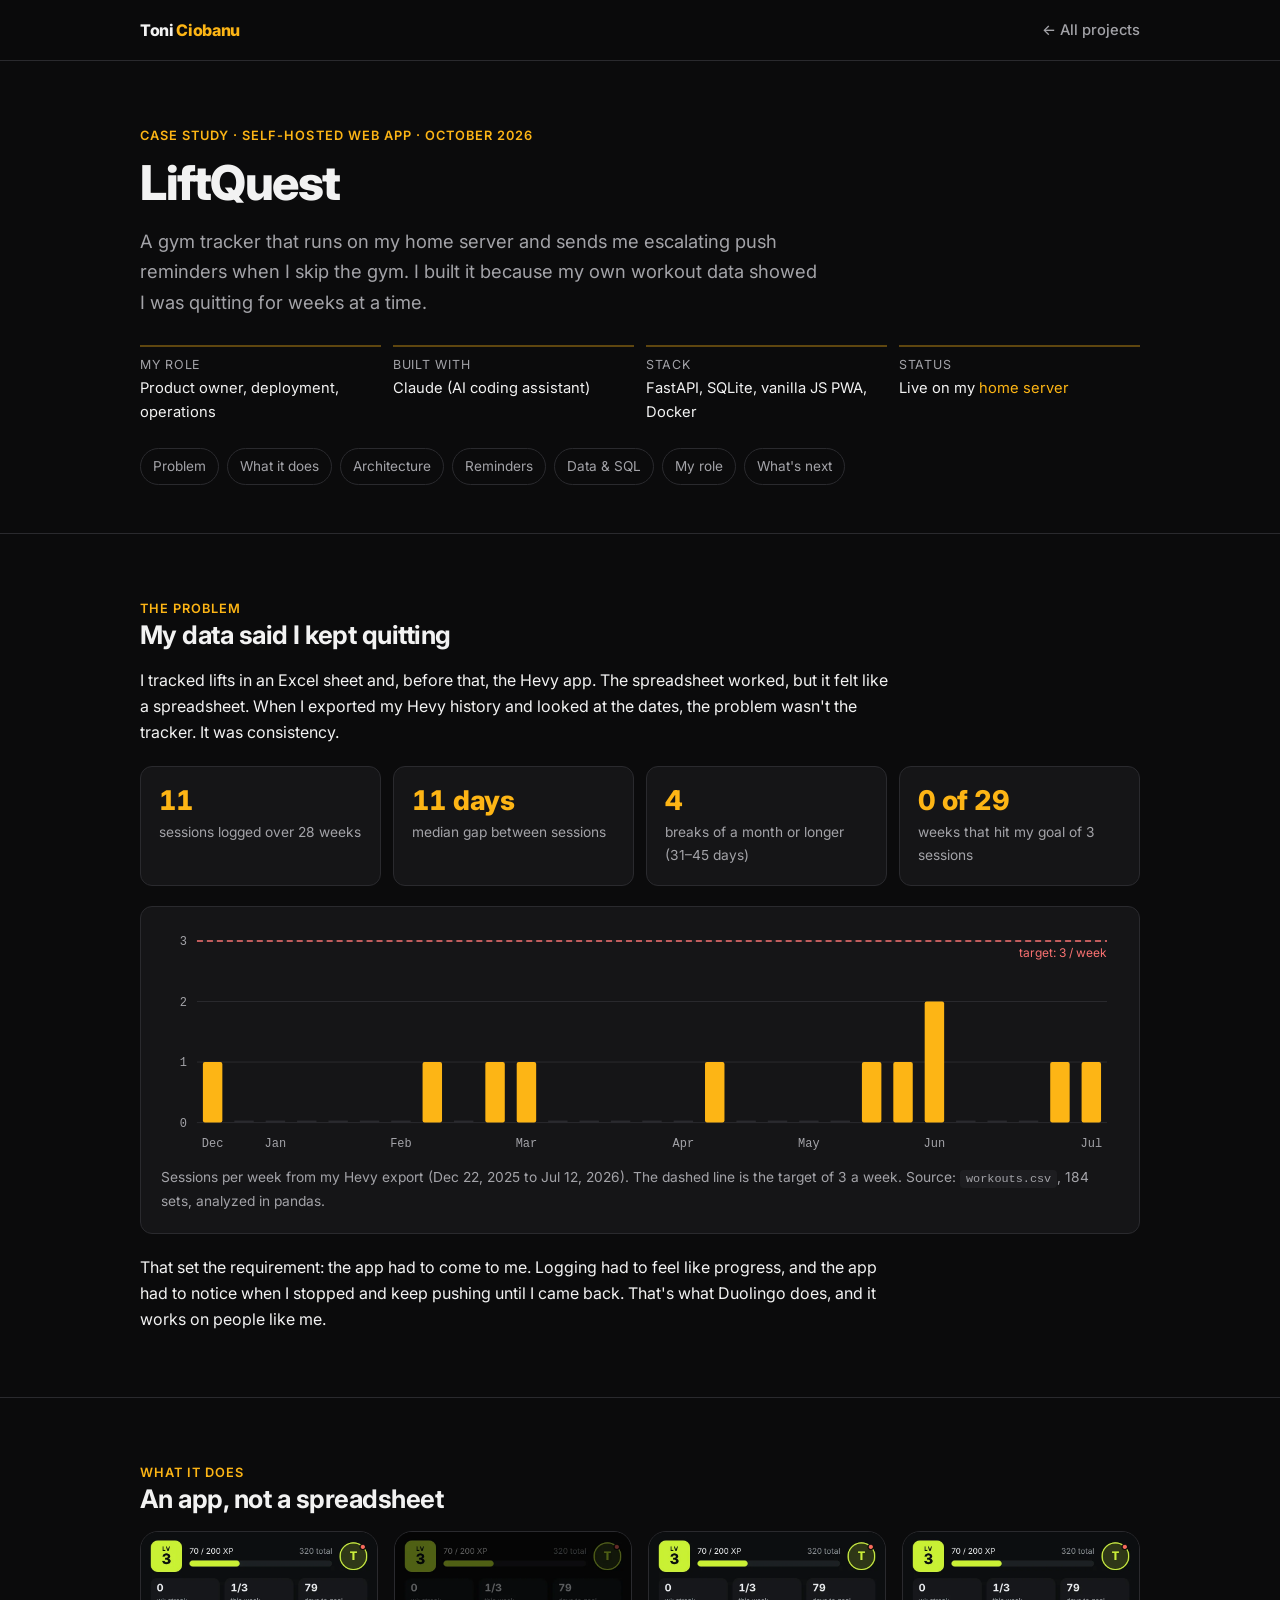
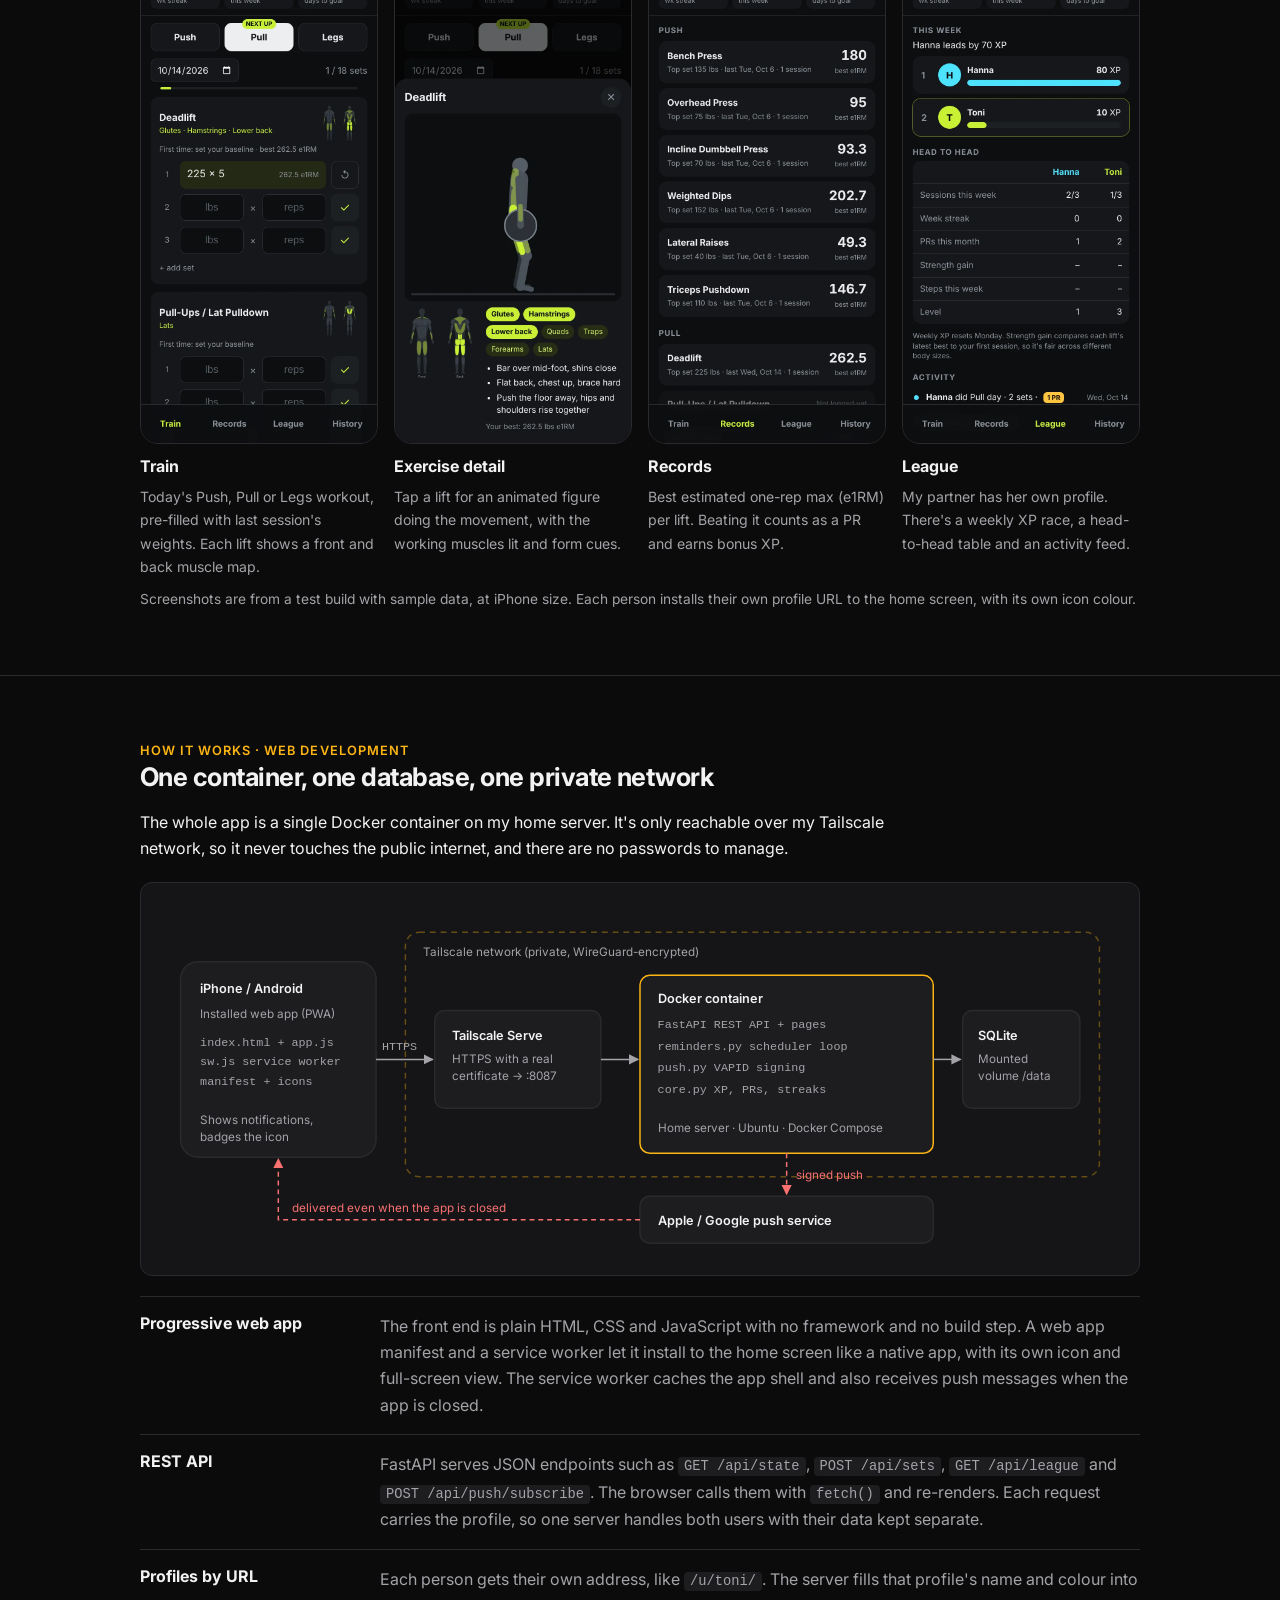
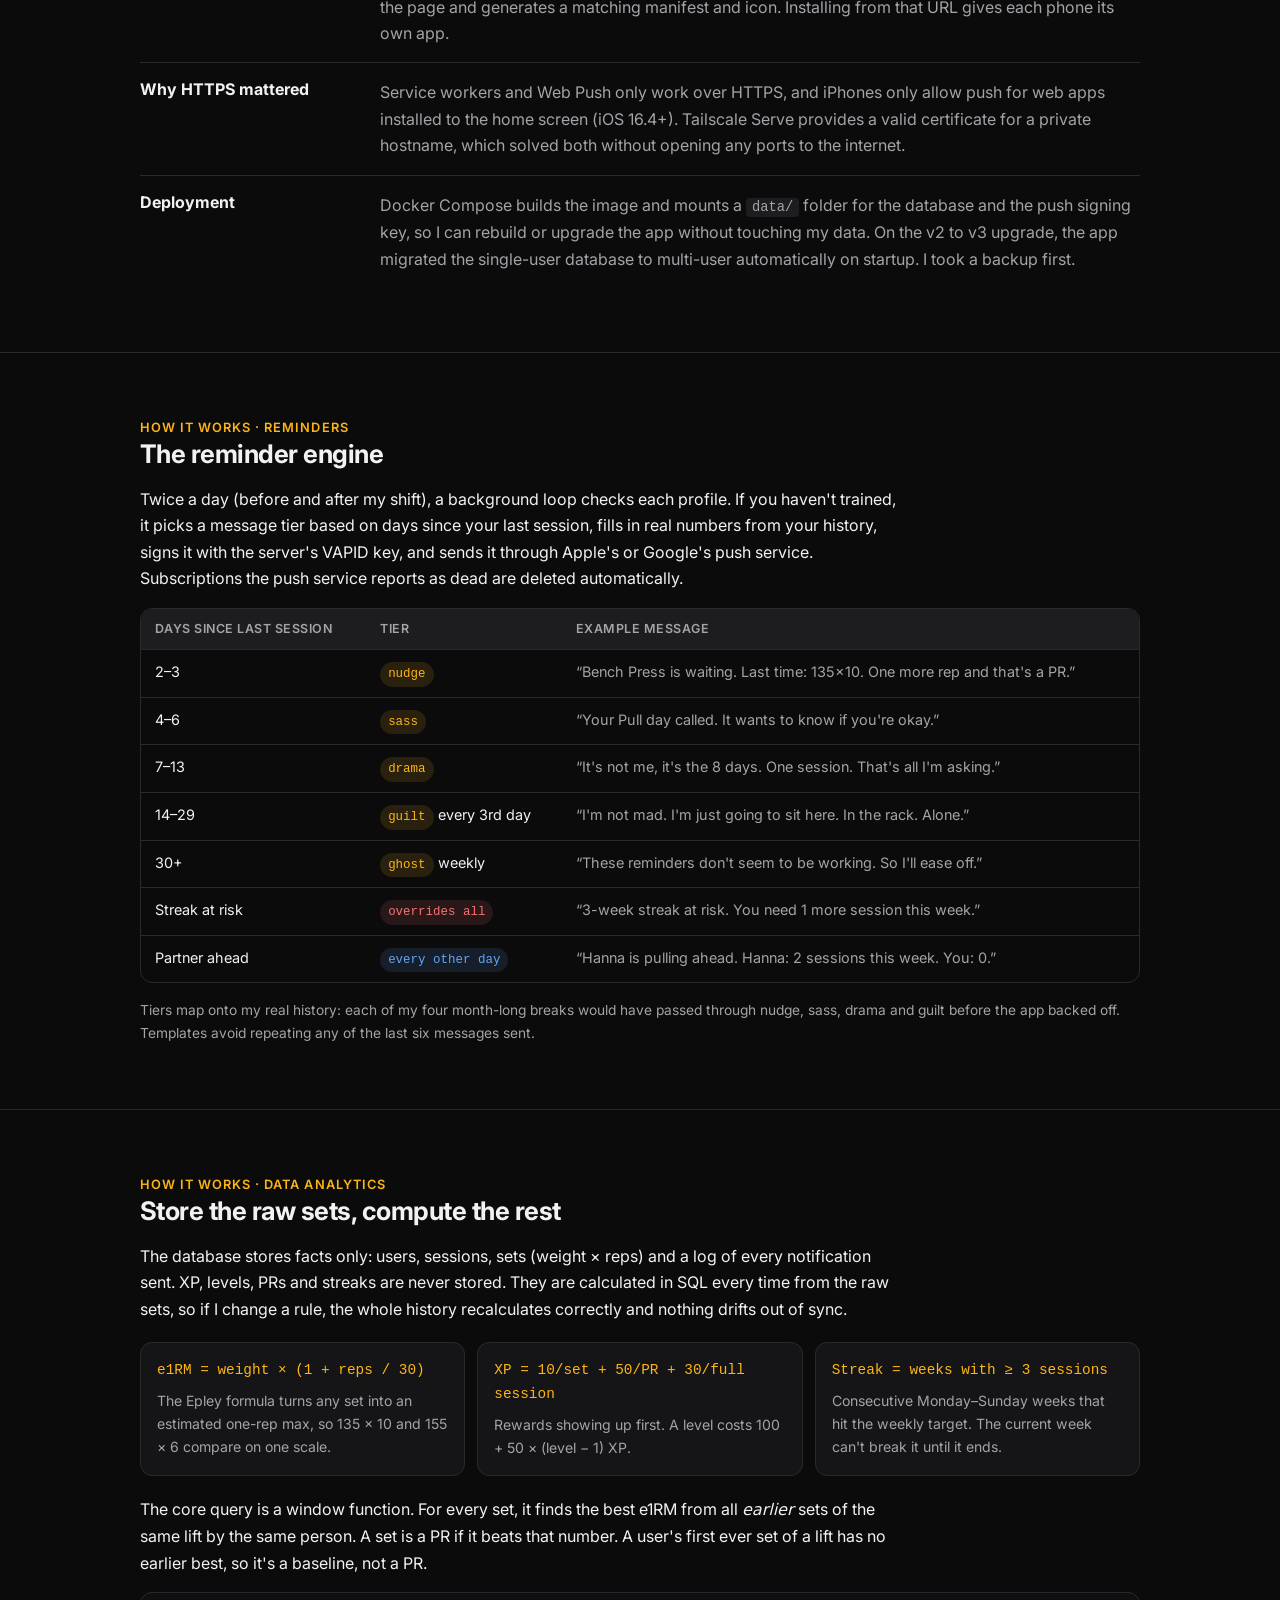
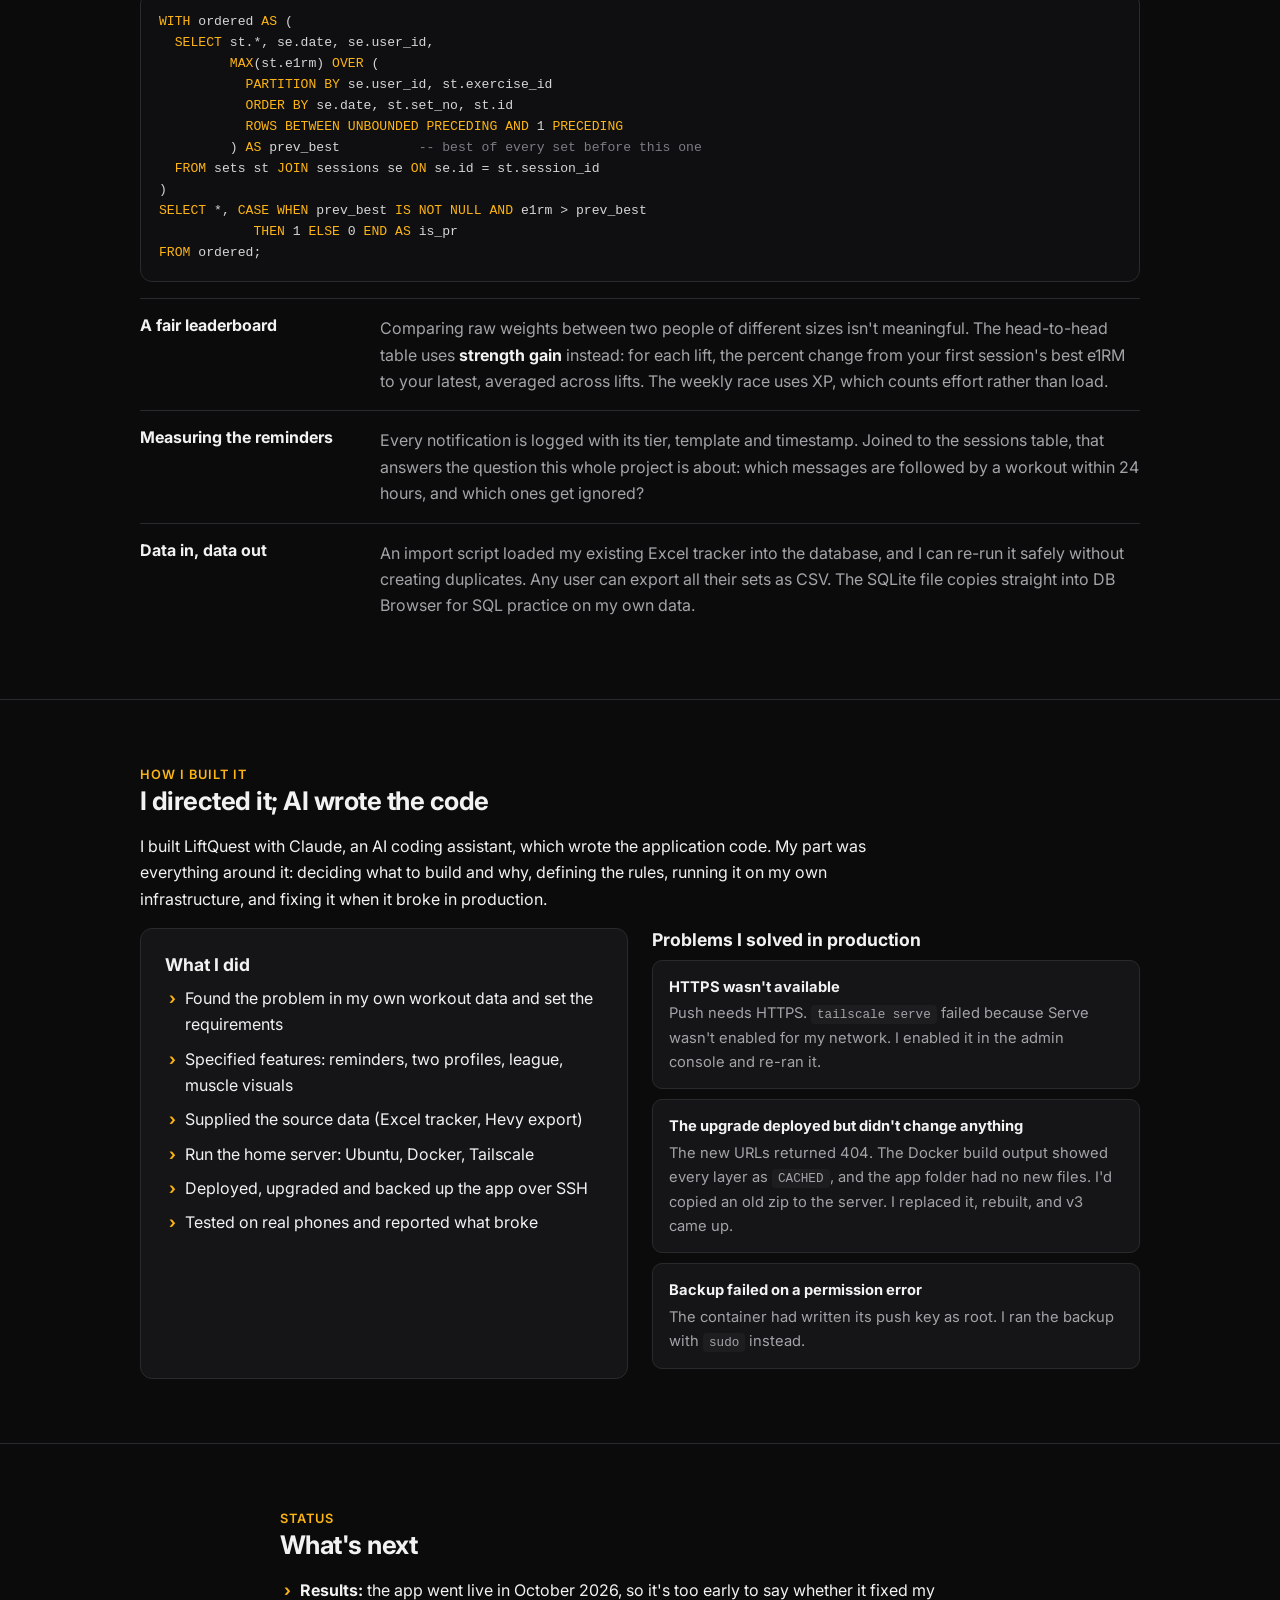
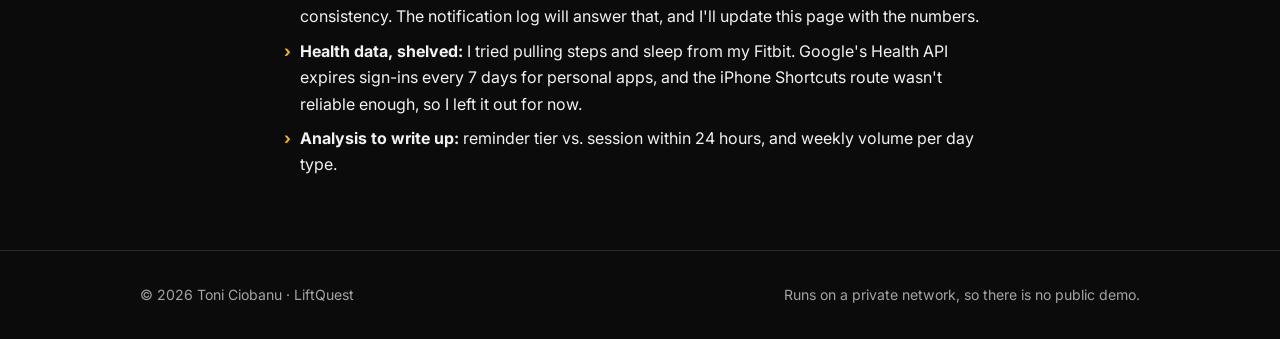
==== commit d5d86bc7: "Rewrite portfolio: analyst-led positioning, one shared design - Homepage repositioned for analyst ro" ====
--- a/liftquest/index.html
+++ b/liftquest/index.html
@@ -1,401 +1,197 @@
-<!doctype html>
+<!DOCTYPE html>
 <html lang="en">
 <head>
-<meta charset="utf-8">
-<meta name="viewport" content="width=device-width, initial-scale=1, viewport-fit=cover">
-<title>LiftQuest Case Study</title>
-<meta name="claude:viewport-fit-sides" content="cover">
-<meta name="description" content="LiftQuest: a self-hosted, gamified gym tracker with escalating push reminders. Case study by Toni Ciobanu.">
-<link rel="preconnect" href="https://fonts.googleapis.com">
-<link rel="preconnect" href="https://fonts.gstatic.com" crossorigin>
-<link rel="stylesheet" href="https://fonts.googleapis.com/css2?family=Barlow+Condensed:wght@600;700;800&family=IBM+Plex+Sans:ital,wght@0,400;0,500;0,600;1,400&family=IBM+Plex+Mono:wght@400;500&display=swap">
-<style>
-/* Layout: a training-log notebook. One reading column, wide figures that break out of it,
-   section tabs coded like Olympic plate colours (red 25, blue 20, yellow 15, green 10). */
-:root {
-  --bg: #eef0f2;          /* chalk */
-  --paper: #f8f9fa;
-  --ink: #15191f;
-  --ink-2: #4a525d;
-  --rule: #d3d8de;
-  --accent: #2f5bd3;      /* blue plate */
-  --volt: #c8f135;        /* the app's own accent, used only where the app is shown */
-  --volt-ink: #3d4a00;
-  --plate-red: #c8352b;
-  --plate-blue: #2f5bd3;
-  --plate-yellow: #d9a21b;
-  --plate-green: #2e8a4e;
-  --code-bg: #e3e7eb;
-  --phone: #0d0f12;
-  --display: "Barlow Condensed", "Arial Narrow", "Helvetica Neue", Arial, sans-serif;
-  --body: "IBM Plex Sans", system-ui, -apple-system, "Segoe UI", sans-serif;
-  --mono: "IBM Plex Mono", ui-monospace, "SFMono-Regular", Menlo, Consolas, monospace;
-}
-@media (prefers-color-scheme: dark) {
-  :root:not([data-theme="light"]) {
-    --bg: #111418; --paper: #171b20; --ink: #e8ebee; --ink-2: #a3acb7; --rule: #2b323a;
-    --accent: #7d9cff; --volt: #c8f135; --volt-ink: #c8f135;
-    --plate-red: #ef6a5f; --plate-blue: #7d9cff; --plate-yellow: #f0c04a; --plate-green: #5cc983;
-    --code-bg: #1e242b; --phone: #000; color-scheme: dark;
-  }
-}
-:root[data-theme="dark"] {
-  --bg: #111418; --paper: #171b20; --ink: #e8ebee; --ink-2: #a3acb7; --rule: #2b323a;
-  --accent: #7d9cff; --volt: #c8f135; --volt-ink: #c8f135;
-  --plate-red: #ef6a5f; --plate-blue: #7d9cff; --plate-yellow: #f0c04a; --plate-green: #5cc983;
-  --code-bg: #1e242b; --phone: #000; color-scheme: dark;
-}
-
-* { box-sizing: border-box; }
-body {
-  background: var(--bg); color: var(--ink);
-  font-family: var(--body); font-size: 17px; line-height: 1.6;
-  padding-left: max(16px, env(safe-area-inset-left, 0px));
-  padding-right: max(16px, env(safe-area-inset-right, 0px));
-  padding-block: 0 64px;
-}
-.wrap { max-width: 1080px; margin: 0 auto; }
-.col { max-width: 680px; }
-h1, h2, h3 { font-family: var(--display); line-height: 1.02; text-wrap: balance; margin: 0; letter-spacing: 0.005em; }
-h1 { font-size: clamp(56px, 11vw, 112px); font-weight: 800; text-transform: uppercase; }
-h2 { font-size: clamp(34px, 5vw, 48px); font-weight: 700; text-transform: uppercase; }
-h3 { font-size: 24px; font-weight: 700; text-transform: uppercase; letter-spacing: 0.02em; }
-p { margin: 0; }
-a { color: var(--accent); }
-code, .mono { font-family: var(--mono); font-size: 0.86em; }
-:not(pre) > code { background: var(--code-bg); padding: 1px 5px; border-radius: 4px; }
-.muted { color: var(--ink-2); }
-.label { font-family: var(--mono); font-size: 12px; letter-spacing: 0.08em; text-transform: uppercase; color: var(--ink-2); }
-:focus-visible { outline: 2px solid var(--accent); outline-offset: 3px; }
-
-/* ---------- hero ---------- */
-.hero { display: grid; grid-template-columns: minmax(0, 1fr) 300px; gap: 48px; align-items: end; padding-block: 56px 48px; border-bottom: 2px solid var(--ink); }
-.hero-copy { display: grid; gap: 22px; min-width: 0; }
-.hero .icon { width: 72px; height: 72px; border-radius: 17px; display: block; }
-.lede { font-size: 21px; line-height: 1.5; max-width: 34ch; }
-.meta { display: grid; grid-template-columns: repeat(4, minmax(0, 1fr)); gap: 16px; border-top: 1px solid var(--rule); padding-top: 18px; }
-.meta div { display: grid; gap: 4px; min-width: 0; }
-.meta b { font-weight: 500; font-size: 15px; line-height: 1.4; }
-.phone { background: var(--phone); border-radius: 34px; padding: 10px; box-shadow: 0 1px 0 var(--rule), 0 24px 48px -24px rgba(0,0,0,.45); }
-.phone img { display: block; border-radius: 25px; width: 100%; height: auto; }
-
-/* ---------- sections ---------- */
-section.part { display: grid; gap: 28px; padding-block: 64px 8px; }
-.part-head { display: grid; gap: 10px; }
-.tab { display: inline-flex; align-items: center; gap: 10px; }
-.tab i { width: 14px; height: 14px; border-radius: 50%; display: inline-block; }
-.prose { display: grid; gap: 18px; }
-.prose ul { margin: 0; padding-left: 20px; display: grid; gap: 8px; }
-
-/* figure: weekly sessions */
-.chart-card { background: var(--paper); border: 1px solid var(--rule); border-radius: 10px; padding: 24px; display: grid; gap: 18px; }
-.stats { display: grid; grid-template-columns: repeat(4, minmax(0, 1fr)); gap: 16px; }
-.stat { display: grid; gap: 2px; }
-.stat b { font-family: var(--display); font-size: 44px; line-height: 1; font-weight: 700; font-variant-numeric: tabular-nums; }
-.stat span { font-size: 14px; color: var(--ink-2); line-height: 1.35; }
-.chart-scroll { overflow-x: auto; }
-#weeks { display: block; width: 100%; min-width: 560px; height: auto; }
-.cap { font-size: 14px; color: var(--ink-2); line-height: 1.5; }
-
-/* screenshots */
-.shots { display: grid; grid-template-columns: repeat(4, minmax(0, 1fr)); gap: 20px; }
-.shot { display: grid; gap: 12px; align-content: start; min-width: 0; }
-.shot .phone { border-radius: 26px; padding: 7px; }
-.shot .phone img { border-radius: 20px; }
-.shot h3 { font-size: 20px; }
-.shot p { font-size: 15px; line-height: 1.5; color: var(--ink-2); }
-
-/* architecture diagram */
-.diagram { background: var(--paper); border: 1px solid var(--rule); border-radius: 10px; padding: 20px; overflow-x: auto; }
-#arch { display: block; width: 100%; min-width: 720px; height: auto; }
-#arch text { font-family: var(--body); fill: var(--ink); }
-#arch .small { font-size: 12px; fill: var(--ink-2); }
-#arch .mono { font-family: var(--mono); font-size: 11.5px; fill: var(--ink-2); }
-#arch .box { fill: var(--bg); stroke: var(--ink); stroke-width: 1.5; }
-#arch .box-hi { fill: var(--bg); stroke: var(--accent); stroke-width: 2; }
-#arch .line { stroke: var(--ink-2); stroke-width: 1.5; fill: none; }
-#arch .push { stroke: var(--plate-red); stroke-width: 2; fill: none; stroke-dasharray: 6 4; }
-#arch .arrow { fill: var(--ink-2); }
-#arch .arrow-red { fill: var(--plate-red); }
-#arch .zone { fill: none; stroke: var(--rule); stroke-width: 1.5; stroke-dasharray: 3 4; }
-#arch .t-red { fill: var(--plate-red); }
-
-/* two-up explainer rows */
-.rows { display: grid; gap: 0; border-top: 1px solid var(--rule); }
-.row { display: grid; grid-template-columns: 220px minmax(0, 1fr); gap: 32px; padding-block: 22px; border-bottom: 1px solid var(--rule); }
-.row h3 { font-size: 21px; }
-.row .prose { font-size: 16px; }
-
-/* tables */
-.table-wrap { overflow-x: auto; border: 1px solid var(--rule); border-radius: 10px; background: var(--paper); }
-table { border-collapse: collapse; width: 100%; font-size: 15px; }
-th, td { text-align: left; padding: 11px 16px; border-bottom: 1px solid var(--rule); vertical-align: top; }
-tr:last-child td { border-bottom: 0; }
-th { font-family: var(--mono); font-size: 12px; font-weight: 500; letter-spacing: .06em; text-transform: uppercase; color: var(--ink-2); }
-td.n { font-variant-numeric: tabular-nums; white-space: nowrap; font-family: var(--mono); font-size: 13.5px; }
-td q { font-style: italic; color: var(--ink-2); quotes: "\201C" "\201D"; }
-.pill { display: inline-block; font-family: var(--mono); font-size: 12px; padding: 2px 8px; border-radius: 999px; border: 1px solid currentColor; white-space: nowrap; }
-
-/* code */
-pre { margin: 0; background: var(--code-bg); border-radius: 10px; padding: 18px 20px; overflow-x: auto; font-family: var(--mono); font-size: 13.5px; line-height: 1.6; color: var(--ink); }
-pre .c { color: var(--ink-2); }
-pre .k { color: var(--accent); font-weight: 500; }
-.formula { display: grid; grid-template-columns: repeat(3, minmax(0, 1fr)); gap: 16px; }
-.formula div { border-top: 3px solid var(--ink); padding-top: 12px; display: grid; gap: 6px; }
-.formula b { font-family: var(--mono); font-size: 15px; font-weight: 500; }
-.formula span { font-size: 15px; color: var(--ink-2); line-height: 1.5; }
-
-/* role split */
-.split { display: grid; grid-template-columns: repeat(2, minmax(0, 1fr)); gap: 20px; }
-.split > div { background: var(--paper); border: 1px solid var(--rule); border-radius: 10px; padding: 22px; display: grid; gap: 12px; align-content: start; }
-.split ul { margin: 0; padding-left: 20px; display: grid; gap: 7px; font-size: 16px; }
-.incident { display: grid; gap: 6px; }
-.incident + .incident { border-top: 1px solid var(--rule); padding-top: 14px; }
-
-footer { margin-top: 72px; padding-top: 20px; border-top: 2px solid var(--ink); display: flex; flex-wrap: wrap; gap: 12px 28px; justify-content: space-between; font-size: 14px; color: var(--ink-2); }
-
-@media (max-width: 860px) {
-  .hero { grid-template-columns: minmax(0, 1fr); gap: 32px; }
-  .hero .phone { max-width: 280px; }
-  .shots { grid-template-columns: repeat(2, minmax(0, 1fr)); }
-  .row { grid-template-columns: minmax(0, 1fr); gap: 10px; }
-}
-@media (max-width: 600px) {
-  body { font-size: 16px; }
-  .meta, .stats { grid-template-columns: repeat(2, minmax(0, 1fr)); }
-  .formula, .split { grid-template-columns: minmax(0, 1fr); }
-  .shots { gap: 14px; }
-  .stat b { font-size: 36px; }
-}
-@media (prefers-reduced-motion: no-preference) {
-  .bar { transition: opacity .2s; }
-}
-</style>
+    <meta charset="UTF-8">
+    <meta name="viewport" content="width=device-width, initial-scale=1.0">
+    <title>LiftQuest | Toni Ciobanu</title>
+    <meta name="description" content="A self-hosted gym tracker that sends escalating push reminders, built because my own workout data showed I kept quitting for weeks at a time.">
+    <link rel="icon" href="img/icon.png">
+    <link rel="stylesheet" href="../assets/css/site.css">
 </head>
 <body>
-
-<div class="wrap">
-
-<header class="hero">
-  <div class="hero-copy">
-    <img class="icon" src="img/icon.png" alt="LiftQuest app icon: a lightning bolt through a weight plate">
-    <span class="label">Case study · Self-hosted web app · October 2026</span>
-    <h1>LiftQuest</h1>
-    <p class="lede">A gym tracker that runs on my home server and sends me escalating push reminders when I skip the gym. I built it because my own workout data showed I was quitting for weeks at a time.</p>
-    <div class="meta">
-      <div><span class="label">My role</span><b>Product owner, deployment, operations</b></div>
-      <div><span class="label">Built with</span><b>Claude (AI coding assistant)</b></div>
-      <div><span class="label">Stack</span><b>FastAPI, SQLite, vanilla JS PWA, Docker</b></div>
-      <div><span class="label">Status</span><b>Live on my home server</b></div>
-    </div>
-  </div>
-  <div class="phone"><img src="img/train.webp" width="780" height="1688" alt="LiftQuest Train screen: level 3, XP bar, Pull day with a Deadlift set of 225 × 5 logged"></div>
+<header class="site-header">
+    <div class="wrap">
+        <a class="brand" href="../index.html">Toni <span>Ciobanu</span></a>
+        <nav><a href="../index.html#projects">← All projects</a></nav>
+    </div>
 </header>
 
-<!-- ============================================================ PROBLEM -->
-<section class="part" id="problem">
-  <div class="part-head col">
-    <span class="tab label"><i style="background:var(--plate-red)"></i>The problem</span>
-    <h2>My data said I kept quitting</h2>
-  </div>
-  <div class="prose col">
-    <p>I tracked lifts in an Excel sheet and, before that, the Hevy app. The spreadsheet worked, but it felt like a spreadsheet. When I exported my Hevy history and looked at the dates, the problem wasn't the tracker. It was consistency.</p>
-  </div>
-  <div class="chart-card">
-    <div class="stats">
-      <div class="stat"><b>11</b><span>sessions logged over 28 weeks</span></div>
-      <div class="stat"><b>11</b><span>days: median gap between sessions</span></div>
-      <div class="stat"><b>4</b><span>breaks of a month or longer (31–45 days)</span></div>
-      <div class="stat"><b>0 of 29</b><span>weeks that hit my goal of 3 sessions</span></div>
-    </div>
-    <div class="chart-scroll">
-      <svg id="weeks" viewBox="0 0 960 230" role="img" aria-labelledby="weeks-title">
-        <title id="weeks-title">Sessions per week, Dec 2025 to Jul 2026. Most weeks have zero sessions; no week reaches the target of three.</title>
-      </svg>
-    </div>
-    <p class="cap">Sessions per week from my Hevy export (Dec 22, 2025 to Jul 12, 2026). The dashed line is the target of 3 a week. Source: <code>workouts.csv</code>, 184 sets, analyzed in pandas.</p>
-  </div>
-  <div class="prose col">
-    <p>That set the requirement: the app had to come to me. Logging had to feel like progress, and the app had to notice when I stopped and keep pushing until I came back. That's what Duolingo does, and it works on people like me.</p>
-  </div>
-</section>
-
-<!-- ============================================================ PRODUCT -->
-<section class="part" id="product">
-  <div class="part-head col">
-    <span class="tab label"><i style="background:var(--plate-blue)"></i>What it does</span>
-    <h2>An app, not a spreadsheet</h2>
-  </div>
-  <div class="shots">
-    <div class="shot">
-      <div class="phone"><img src="img/train.webp" width="780" height="1688" loading="lazy" alt="Train tab with today's Pull workout and a muscle map for each exercise"></div>
-      <h3>Train</h3>
-      <p>Today's Push, Pull or Legs workout, pre-filled with last session's weights. Each lift shows a front and back muscle map.</p>
-    </div>
-    <div class="shot">
-      <div class="phone"><img src="img/sheet.webp" width="780" height="1688" loading="lazy" alt="Exercise detail sheet: animated figure doing a deadlift with glutes, hamstrings and lower back highlighted"></div>
-      <h3>Exercise detail</h3>
-      <p>Tap a lift for an animated figure doing the movement, with the working muscles lit and form cues.</p>
-    </div>
-    <div class="shot">
-      <div class="phone"><img src="img/records.webp" width="780" height="1688" loading="lazy" alt="Records tab listing best estimated one-rep max per lift"></div>
-      <h3>Records</h3>
-      <p>Best estimated one-rep max (e1RM) per lift. Beating it counts as a PR and earns bonus XP.</p>
-    </div>
-    <div class="shot">
-      <div class="phone"><img src="img/league.webp" width="780" height="1688" loading="lazy" alt="League tab: weekly XP race between two profiles and a head-to-head table"></div>
-      <h3>League</h3>
-      <p>My partner has her own profile. There's a weekly XP race, a head-to-head table and an activity feed.</p>
-    </div>
-  </div>
-  <p class="cap col">Screenshots are from a test build with sample data, at iPhone size. Each person installs their own profile URL to the home screen, with its own icon colour.</p>
-</section>
-
-<!-- ============================================================ WEB DEV -->
-<section class="part" id="web">
-  <div class="part-head col">
-    <span class="tab label"><i style="background:var(--plate-yellow)"></i>How it works · Web development</span>
-    <h2>One container, one database, one private network</h2>
-  </div>
-  <div class="prose col">
-    <p>The whole app is a single Docker container on my home server. It's only reachable over my Tailscale network, so it never touches the public internet, and there are no passwords to manage.</p>
-  </div>
-
-  <div class="diagram">
-    <svg id="arch" viewBox="0 0 980 360" role="img" aria-labelledby="arch-title">
-      <title id="arch-title">Architecture: the phone's installed web app talks over Tailscale HTTPS to a FastAPI container with a SQLite database. A scheduler inside the container sends Web Push messages through Apple's or Google's push service back to the phone.</title>
-      <defs>
-        <marker id="ah" viewBox="0 0 10 10" refX="9" refY="5" markerWidth="7" markerHeight="7" orient="auto-start-reverse"><path d="M0,0 L10,5 L0,10 z" class="arrow"/></marker>
-        <marker id="ahr" viewBox="0 0 10 10" refX="9" refY="5" markerWidth="7" markerHeight="7" orient="auto-start-reverse"><path d="M0,0 L10,5 L0,10 z" class="arrow-red"/></marker>
-      </defs>
-
-      <!-- phone -->
-      <rect class="box" x="20" y="60" width="200" height="200" rx="18"/>
-      <text x="40" y="92" font-weight="600" font-size="15">iPhone / Android</text>
-      <text x="40" y="118" class="small">Installed web app (PWA)</text>
-      <text x="40" y="146" class="mono">index.html + app.js</text>
-      <text x="40" y="166" class="mono">sw.js  service worker</text>
-      <text x="40" y="186" class="mono">manifest + icons</text>
-      <text x="40" y="226" class="small">Shows notifications,</text>
-      <text x="40" y="243" class="small">badges the icon</text>
-
-      <!-- tailnet zone -->
-      <rect class="zone" x="250" y="30" width="710" height="250" rx="14"/>
-      <text x="268" y="54" class="small">Tailscale network (private, WireGuard-encrypted)</text>
-
-      <!-- tailscale serve -->
-      <rect class="box" x="280" y="110" width="170" height="100" rx="10"/>
-      <text x="298" y="140" font-weight="600" font-size="15">Tailscale Serve</text>
-      <text x="298" y="164" class="small">HTTPS with a real</text>
-      <text x="298" y="181" class="small">certificate → :8087</text>
-
-      <!-- container -->
-      <rect class="box-hi" x="490" y="74" width="300" height="182" rx="10"/>
-      <text x="508" y="102" font-weight="600" font-size="15">Docker container</text>
-      <text x="508" y="128" class="mono">FastAPI  REST API + pages</text>
-      <text x="508" y="150" class="mono">reminders.py  scheduler loop</text>
-      <text x="508" y="172" class="mono">push.py  VAPID signing</text>
-      <text x="508" y="194" class="mono">core.py  XP, PRs, streaks</text>
-      <text x="508" y="234" class="small">Home server · Ubuntu · Docker Compose</text>
-
-      <!-- db -->
-      <rect class="box" x="820" y="110" width="120" height="100" rx="10"/>
-      <text x="836" y="140" font-weight="600" font-size="15">SQLite</text>
-      <text x="836" y="164" class="small">Mounted</text>
-      <text x="836" y="181" class="small">volume /data</text>
-
-      <!-- request path -->
-      <path class="line" d="M220 160 H278" marker-end="url(#ah)"/>
-      <text x="226" y="150" class="mono">HTTPS</text>
-      <path class="line" d="M450 160 H488" marker-end="url(#ah)"/>
-      <path class="line" d="M790 160 H818" marker-end="url(#ah)"/>
-
-      <!-- push service -->
-      <rect class="box" x="490" y="300" width="300" height="48" rx="10"/>
-      <text x="508" y="329" font-weight="600" font-size="14">Apple / Google push service</text>
-      <path class="push" d="M640 256 V298" marker-end="url(#ahr)"/>
-      <text x="650" y="282" class="small t-red">signed push</text>
-      <path class="push" d="M490 324 H120 V262" marker-end="url(#ahr)"/>
-      <text x="134" y="316" class="small t-red">delivered even when the app is closed</text>
-    </svg>
-  </div>
-
-  <div class="rows">
-    <div class="row">
-      <h3>Progressive web app</h3>
-      <div class="prose">
-        <p>The front end is plain HTML, CSS and JavaScript with no framework and no build step. A web app manifest and a service worker let it install to the home screen like a native app, with its own icon and full-screen view. The service worker caches the app shell and also receives push messages when the app is closed.</p>
-      </div>
-    </div>
-    <div class="row">
-      <h3>REST API</h3>
-      <div class="prose">
-        <p>FastAPI serves JSON endpoints such as <code>GET /api/state</code>, <code>POST /api/sets</code>, <code>GET /api/league</code> and <code>POST /api/push/subscribe</code>. The browser calls them with <code>fetch()</code> and re-renders. Each request carries the profile, so one server handles both users with their data kept separate.</p>
-      </div>
-    </div>
-    <div class="row">
-      <h3>Profiles by URL</h3>
-      <div class="prose">
-        <p>Each person gets their own address, like <code>/u/toni/</code>. The server fills that profile's name and colour into the page and generates a matching manifest and icon. Installing from that URL gives each phone its own app.</p>
-      </div>
-    </div>
-    <div class="row">
-      <h3>Why HTTPS mattered</h3>
-      <div class="prose">
-        <p>Service workers and Web Push only work over HTTPS, and iPhones only allow push for web apps installed to the home screen (iOS 16.4+). Tailscale Serve provides a valid certificate for a private hostname, which solved both without opening any ports to the internet.</p>
-      </div>
-    </div>
-    <div class="row">
-      <h3>Deployment</h3>
-      <div class="prose">
-        <p>Docker Compose builds the image and mounts a <code>data/</code> folder for the database and the push signing key, so I can rebuild or upgrade the app without touching my data. On the v2 to v3 upgrade, the app migrated the single-user database to multi-user automatically on startup. I took a backup first.</p>
-      </div>
-    </div>
-  </div>
-
-  <div class="part-head col" style="margin-top:20px">
-    <h3>The reminder engine</h3>
-  </div>
-  <div class="prose col">
-    <p>Twice a day (before and after my shift), a background loop checks each profile. If you haven't trained, it picks a message tier based on days since your last session, fills in real numbers from your history, signs it with the server's VAPID key, and sends it through Apple's or Google's push service. Subscriptions the push service reports as dead are deleted automatically.</p>
-  </div>
-  <div class="table-wrap">
-    <table>
-      <thead><tr><th>Days since last session</th><th>Tier</th><th>Example message</th></tr></thead>
-      <tbody>
-        <tr><td class="n">2–3</td><td><span class="pill">nudge</span></td><td><q>Bench Press is waiting. Last time: 135×10. One more rep and that's a PR.</q></td></tr>
-        <tr><td class="n">4–6</td><td><span class="pill">sass</span></td><td><q>Your Pull day called. It wants to know if you're okay.</q></td></tr>
-        <tr><td class="n">7–13</td><td><span class="pill">drama</span></td><td><q>It's not me, it's the 8 days. One session. That's all I'm asking.</q></td></tr>
-        <tr><td class="n">14–29</td><td><span class="pill">guilt</span> every 3rd day</td><td><q>I'm not mad. I'm just going to sit here. In the rack. Alone.</q></td></tr>
-        <tr><td class="n">30+</td><td><span class="pill">ghost</span> weekly</td><td><q>These reminders don't seem to be working. So I'll ease off.</q></td></tr>
-        <tr><td class="n">Streak at risk</td><td><span class="pill" style="color:var(--plate-red)">overrides all</span></td><td><q>3-week streak at risk. You need 1 more session this week.</q></td></tr>
-        <tr><td class="n">Partner ahead</td><td><span class="pill" style="color:var(--plate-blue)">every other day</span></td><td><q>Hanna is pulling ahead. Hanna: 2 sessions this week. You: 0.</q></td></tr>
-      </tbody>
-    </table>
-  </div>
-  <p class="cap col">Tiers map onto my real history: each of my four month-long breaks would have passed through nudge, sass, drama and guilt before the app backed off. Templates avoid repeating any of the last six messages sent.</p>
-</section>
-
-<!-- ============================================================ DATA -->
-<section class="part" id="data">
-  <div class="part-head col">
-    <span class="tab label"><i style="background:var(--plate-green)"></i>How it works · Data analytics</span>
-    <h2>Store the raw sets, compute the rest</h2>
-  </div>
-  <div class="prose col">
-    <p>The database stores facts only: users, sessions, sets (weight × reps) and a log of every notification sent. XP, levels, PRs and streaks are never stored. They are calculated in SQL every time from the raw sets, so if I change a rule, the whole history recalculates correctly and nothing drifts out of sync.</p>
-  </div>
-
-  <div class="formula">
-    <div><b>e1RM = weight × (1 + reps / 30)</b><span>The Epley formula turns any set into an estimated one-rep max, so 135 × 10 and 155 × 6 compare on one scale.</span></div>
-    <div><b>XP = 10/set + 50/PR + 30/full session</b><span>Rewards showing up first. A level costs 100 + 50 × (level − 1) XP.</span></div>
-    <div><b>Streak = weeks with ≥ 3 sessions</b><span>Consecutive Monday–Sunday weeks that hit the weekly target. The current week can't break it until it ends.</span></div>
-  </div>
-
-  <div class="prose col">
-    <p>The core query is a window function. For every set, it finds the best e1RM from all <em>earlier</em> sets of the same lift by the same person. A set is a PR if it beats that number. A user's first ever set of a lift has no earlier best, so it's a baseline, not a PR.</p>
-  </div>
-<pre><span class="k">WITH</span> ordered <span class="k">AS</span> (
+<main>
+<section class="page-head">
+    <div class="wrap">
+        <div class="eyebrow">Case study · Self-hosted web app · October 2026</div>
+        <h1>LiftQuest</h1>
+        <p class="lead">A gym tracker that runs on my home server and sends me escalating push reminders when I skip the gym. I built it because my own workout data showed I was quitting for weeks at a time.</p>
+        <div class="facts">
+            <div><span>My role</span>Product owner, deployment, operations</div>
+            <div><span>Built with</span>Claude (AI coding assistant)</div>
+            <div><span>Stack</span>FastAPI, SQLite, vanilla JS PWA, Docker</div>
+            <div><span>Status</span>Live on my <a href="../homelab.html">home server</a></div>
+        </div>
+        <div class="toc">
+            <a href="#problem">Problem</a><a href="#product">What it does</a><a href="#web">Architecture</a>
+            <a href="#reminders">Reminders</a><a href="#data">Data &amp; SQL</a><a href="#role">My role</a><a href="#next">What's next</a>
+        </div>
+    </div>
+</section>
+
+<section id="problem">
+    <div class="wrap">
+        <div class="eyebrow">The problem</div>
+        <h2>My data said I kept quitting</h2>
+        <p class="narrow">I tracked lifts in an Excel sheet and, before that, the Hevy app. The spreadsheet worked, but it felt like a spreadsheet. When I exported my Hevy history and looked at the dates, the problem wasn't the tracker. It was consistency.</p>
+        <div class="stats">
+            <div class="stat"><div class="value">11</div><div class="label">sessions logged over 28 weeks</div></div>
+            <div class="stat"><div class="value">11 days</div><div class="label">median gap between sessions</div></div>
+            <div class="stat"><div class="value">4</div><div class="label">breaks of a month or longer (31–45 days)</div></div>
+            <div class="stat"><div class="value">0 of 29</div><div class="label">weeks that hit my goal of 3 sessions</div></div>
+        </div>
+        <div class="figure">
+            <div class="scroll">
+                <svg id="weeks" viewBox="0 0 960 230" role="img" aria-labelledby="weeks-title">
+                    <title id="weeks-title">Sessions per week, Dec 2025 to Jul 2026. Most weeks have zero sessions; no week reaches the target of three.</title>
+                </svg>
+            </div>
+            <p class="caption">Sessions per week from my Hevy export (Dec 22, 2025 to Jul 12, 2026). The dashed line is the target of 3 a week. Source: <code>workouts.csv</code>, 184 sets, analyzed in pandas.</p>
+        </div>
+        <p class="narrow">That set the requirement: the app had to come to me. Logging had to feel like progress, and the app had to notice when I stopped and keep pushing until I came back. That's what Duolingo does, and it works on people like me.</p>
+    </div>
+</section>
+
+<section id="product">
+    <div class="wrap">
+        <div class="eyebrow">What it does</div>
+        <h2>An app, not a spreadsheet</h2>
+        <div class="phones">
+            <div class="shot">
+                <img src="img/train.webp" width="780" height="1688" loading="lazy" alt="Train tab with today's Pull workout and a muscle map for each exercise">
+                <h3>Train</h3>
+                <p>Today's Push, Pull or Legs workout, pre-filled with last session's weights. Each lift shows a front and back muscle map.</p>
+            </div>
+            <div class="shot">
+                <img src="img/sheet.webp" width="780" height="1688" loading="lazy" alt="Exercise detail sheet: animated figure doing a deadlift with glutes, hamstrings and lower back highlighted">
+                <h3>Exercise detail</h3>
+                <p>Tap a lift for an animated figure doing the movement, with the working muscles lit and form cues.</p>
+            </div>
+            <div class="shot">
+                <img src="img/records.webp" width="780" height="1688" loading="lazy" alt="Records tab listing best estimated one-rep max per lift">
+                <h3>Records</h3>
+                <p>Best estimated one-rep max (e1RM) per lift. Beating it counts as a PR and earns bonus XP.</p>
+            </div>
+            <div class="shot">
+                <img src="img/league.webp" width="780" height="1688" loading="lazy" alt="League tab: weekly XP race between two profiles and a head-to-head table">
+                <h3>League</h3>
+                <p>My partner has her own profile. There's a weekly XP race, a head-to-head table and an activity feed.</p>
+            </div>
+        </div>
+        <p class="caption">Screenshots are from a test build with sample data, at iPhone size. Each person installs their own profile URL to the home screen, with its own icon colour.</p>
+    </div>
+</section>
+
+<section id="web">
+    <div class="wrap">
+        <div class="eyebrow">How it works · Web development</div>
+        <h2>One container, one database, one private network</h2>
+        <p class="narrow">The whole app is a single Docker container on my home server. It's only reachable over my Tailscale network, so it never touches the public internet, and there are no passwords to manage.</p>
+
+        <div class="figure">
+            <div class="scroll">
+            <svg id="arch" viewBox="0 0 980 360" role="img" aria-labelledby="arch-title">
+                <title id="arch-title">Architecture: the phone's installed web app talks over Tailscale HTTPS to a FastAPI container with a SQLite database. A scheduler inside the container sends Web Push messages through Apple's or Google's push service back to the phone.</title>
+                <defs>
+                    <marker id="ah" viewBox="0 0 10 10" refX="9" refY="5" markerWidth="7" markerHeight="7" orient="auto-start-reverse"><path d="M0,0 L10,5 L0,10 z" class="arrow"/></marker>
+                    <marker id="ahr" viewBox="0 0 10 10" refX="9" refY="5" markerWidth="7" markerHeight="7" orient="auto-start-reverse"><path d="M0,0 L10,5 L0,10 z" class="arrow-red"/></marker>
+                </defs>
+                <rect class="box" x="20" y="60" width="200" height="200" rx="18"/>
+                <text x="40" y="92" font-weight="600" font-size="15">iPhone / Android</text>
+                <text x="40" y="118" class="small">Installed web app (PWA)</text>
+                <text x="40" y="146" class="mono">index.html + app.js</text>
+                <text x="40" y="166" class="mono">sw.js  service worker</text>
+                <text x="40" y="186" class="mono">manifest + icons</text>
+                <text x="40" y="226" class="small">Shows notifications,</text>
+                <text x="40" y="243" class="small">badges the icon</text>
+
+                <rect class="zone" x="250" y="30" width="710" height="250" rx="14"/>
+                <text x="268" y="54" class="small">Tailscale network (private, WireGuard-encrypted)</text>
+
+                <rect class="box" x="280" y="110" width="170" height="100" rx="10"/>
+                <text x="298" y="140" font-weight="600" font-size="15">Tailscale Serve</text>
+                <text x="298" y="164" class="small">HTTPS with a real</text>
+                <text x="298" y="181" class="small">certificate → :8087</text>
+
+                <rect class="box-hi" x="490" y="74" width="300" height="182" rx="10"/>
+                <text x="508" y="102" font-weight="600" font-size="15">Docker container</text>
+                <text x="508" y="128" class="mono">FastAPI  REST API + pages</text>
+                <text x="508" y="150" class="mono">reminders.py  scheduler loop</text>
+                <text x="508" y="172" class="mono">push.py  VAPID signing</text>
+                <text x="508" y="194" class="mono">core.py  XP, PRs, streaks</text>
+                <text x="508" y="234" class="small">Home server · Ubuntu · Docker Compose</text>
+
+                <rect class="box" x="820" y="110" width="120" height="100" rx="10"/>
+                <text x="836" y="140" font-weight="600" font-size="15">SQLite</text>
+                <text x="836" y="164" class="small">Mounted</text>
+                <text x="836" y="181" class="small">volume /data</text>
+
+                <path class="line" d="M220 160 H278" marker-end="url(#ah)"/>
+                <text x="226" y="150" class="mono">HTTPS</text>
+                <path class="line" d="M450 160 H488" marker-end="url(#ah)"/>
+                <path class="line" d="M790 160 H818" marker-end="url(#ah)"/>
+
+                <rect class="box" x="490" y="300" width="300" height="48" rx="10"/>
+                <text x="508" y="329" font-weight="600" font-size="14">Apple / Google push service</text>
+                <path class="push" d="M640 256 V298" marker-end="url(#ahr)"/>
+                <text x="650" y="282" class="small t-red">signed push</text>
+                <path class="push" d="M490 324 H120 V262" marker-end="url(#ahr)"/>
+                <text x="134" y="316" class="small t-red">delivered even when the app is closed</text>
+            </svg>
+            </div>
+        </div>
+
+        <div class="rows">
+            <div class="row"><h3>Progressive web app</h3><p class="muted">The front end is plain HTML, CSS and JavaScript with no framework and no build step. A web app manifest and a service worker let it install to the home screen like a native app, with its own icon and full-screen view. The service worker caches the app shell and also receives push messages when the app is closed.</p></div>
+            <div class="row"><h3>REST API</h3><p class="muted">FastAPI serves JSON endpoints such as <code>GET /api/state</code>, <code>POST /api/sets</code>, <code>GET /api/league</code> and <code>POST /api/push/subscribe</code>. The browser calls them with <code>fetch()</code> and re-renders. Each request carries the profile, so one server handles both users with their data kept separate.</p></div>
+            <div class="row"><h3>Profiles by URL</h3><p class="muted">Each person gets their own address, like <code>/u/toni/</code>. The server fills that profile's name and colour into the page and generates a matching manifest and icon. Installing from that URL gives each phone its own app.</p></div>
+            <div class="row"><h3>Why HTTPS mattered</h3><p class="muted">Service workers and Web Push only work over HTTPS, and iPhones only allow push for web apps installed to the home screen (iOS 16.4+). Tailscale Serve provides a valid certificate for a private hostname, which solved both without opening any ports to the internet.</p></div>
+            <div class="row"><h3>Deployment</h3><p class="muted">Docker Compose builds the image and mounts a <code>data/</code> folder for the database and the push signing key, so I can rebuild or upgrade the app without touching my data. On the v2 to v3 upgrade, the app migrated the single-user database to multi-user automatically on startup. I took a backup first.</p></div>
+        </div>
+    </div>
+</section>
+
+<section id="reminders">
+    <div class="wrap">
+        <div class="eyebrow">How it works · Reminders</div>
+        <h2>The reminder engine</h2>
+        <p class="narrow">Twice a day (before and after my shift), a background loop checks each profile. If you haven't trained, it picks a message tier based on days since your last session, fills in real numbers from your history, signs it with the server's VAPID key, and sends it through Apple's or Google's push service. Subscriptions the push service reports as dead are deleted automatically.</p>
+        <div class="table-wrap">
+            <table>
+                <thead><tr><th>Days since last session</th><th>Tier</th><th>Example message</th></tr></thead>
+                <tbody>
+                    <tr><td class="nowrap">2–3</td><td><span class="pill">nudge</span></td><td><q>Bench Press is waiting. Last time: 135×10. One more rep and that's a PR.</q></td></tr>
+                    <tr><td class="nowrap">4–6</td><td><span class="pill">sass</span></td><td><q>Your Pull day called. It wants to know if you're okay.</q></td></tr>
+                    <tr><td class="nowrap">7–13</td><td><span class="pill">drama</span></td><td><q>It's not me, it's the 8 days. One session. That's all I'm asking.</q></td></tr>
+                    <tr><td class="nowrap">14–29</td><td class="nowrap"><span class="pill">guilt</span> every 3rd day</td><td><q>I'm not mad. I'm just going to sit here. In the rack. Alone.</q></td></tr>
+                    <tr><td class="nowrap">30+</td><td class="nowrap"><span class="pill">ghost</span> weekly</td><td><q>These reminders don't seem to be working. So I'll ease off.</q></td></tr>
+                    <tr><td class="nowrap">Streak at risk</td><td><span class="pill red">overrides all</span></td><td><q>3-week streak at risk. You need 1 more session this week.</q></td></tr>
+                    <tr><td class="nowrap">Partner ahead</td><td class="nowrap"><span class="pill blue">every other day</span></td><td><q>Hanna is pulling ahead. Hanna: 2 sessions this week. You: 0.</q></td></tr>
+                </tbody>
+            </table>
+        </div>
+        <p class="caption">Tiers map onto my real history: each of my four month-long breaks would have passed through nudge, sass, drama and guilt before the app backed off. Templates avoid repeating any of the last six messages sent.</p>
+    </div>
+</section>
+
+<section id="data">
+    <div class="wrap">
+        <div class="eyebrow">How it works · Data analytics</div>
+        <h2>Store the raw sets, compute the rest</h2>
+        <p class="narrow">The database stores facts only: users, sessions, sets (weight × reps) and a log of every notification sent. XP, levels, PRs and streaks are never stored. They are calculated in SQL every time from the raw sets, so if I change a rule, the whole history recalculates correctly and nothing drifts out of sync.</p>
+        <div class="formulas">
+            <div><b>e1RM = weight × (1 + reps / 30)</b>The Epley formula turns any set into an estimated one-rep max, so 135 × 10 and 155 × 6 compare on one scale.</div>
+            <div><b>XP = 10/set + 50/PR + 30/full session</b>Rewards showing up first. A level costs 100 + 50 × (level − 1) XP.</div>
+            <div><b>Streak = weeks with ≥ 3 sessions</b>Consecutive Monday–Sunday weeks that hit the weekly target. The current week can't break it until it ends.</div>
+        </div>
+        <p class="narrow">The core query is a window function. For every set, it finds the best e1RM from all <em>earlier</em> sets of the same lift by the same person. A set is a PR if it beats that number. A user's first ever set of a lift has no earlier best, so it's a baseline, not a PR.</p>
+<pre class="code"><span class="k">WITH</span> ordered <span class="k">AS</span> (
   <span class="k">SELECT</span> st.*, se.date, se.user_id,
          <span class="k">MAX</span>(st.e1rm) <span class="k">OVER</span> (
            <span class="k">PARTITION BY</span> se.user_id, st.exercise_id
@@ -407,89 +203,60 @@
 <span class="k">SELECT</span> *, <span class="k">CASE WHEN</span> prev_best <span class="k">IS NOT NULL AND</span> e1rm &gt; prev_best
             <span class="k">THEN</span> 1 <span class="k">ELSE</span> 0 <span class="k">END AS</span> is_pr
 <span class="k">FROM</span> ordered;</pre>
-
-  <div class="rows">
-    <div class="row">
-      <h3>A fair leaderboard</h3>
-      <div class="prose">
-        <p>Comparing raw weights between two people of different sizes isn't meaningful. The head-to-head table uses <strong>strength gain</strong> instead: for each lift, the percent change from your first session's best e1RM to your latest, averaged across lifts. The weekly race uses XP, which counts effort rather than load.</p>
-      </div>
-    </div>
-    <div class="row">
-      <h3>Measuring the reminders</h3>
-      <div class="prose">
-        <p>Every notification is logged with its tier, template and timestamp. Joined to the sessions table, that answers the question this whole project is about: which messages are followed by a workout within 24 hours, and which ones get ignored?</p>
-      </div>
-    </div>
-    <div class="row">
-      <h3>Data in, data out</h3>
-      <div class="prose">
-        <p>An import script loaded my existing Excel tracker into the database, and I can re-run it safely without creating duplicates. Any user can export all their sets as CSV. The SQLite file copies straight into DB Browser for SQL practice on my own data.</p>
-      </div>
-    </div>
-  </div>
-</section>
-
-<!-- ============================================================ ROLE -->
-<section class="part" id="role">
-  <div class="part-head col">
-    <span class="tab label"><i style="background:var(--ink)"></i>How I built it</span>
-    <h2>I directed it; AI wrote the code</h2>
-  </div>
-  <div class="prose col">
-    <p>I built LiftQuest with Claude, an AI coding assistant, which wrote the application code. My part was everything around it: deciding what to build and why, defining the rules, running it on my own infrastructure, and fixing it when it broke in production.</p>
-  </div>
-  <div class="split">
-    <div>
-      <h3>What I did</h3>
-      <ul>
-        <li>Found the problem in my own workout data and set the requirements</li>
-        <li>Specified features: reminders, two profiles, league, muscle visuals</li>
-        <li>Supplied the source data (Excel tracker, Hevy export)</li>
-        <li>Run the home server: Ubuntu, Docker, Tailscale</li>
-        <li>Deployed, upgraded and backed up the app over SSH</li>
-        <li>Tested on real phones and reported what broke</li>
-      </ul>
-    </div>
-    <div>
-      <h3>Problems I solved in production</h3>
-      <div class="incident">
-        <b>HTTPS wasn't available</b>
-        <span class="muted">Push needs HTTPS. <code>tailscale serve</code> failed because Serve wasn't enabled for my network. I enabled it in the admin console and re-ran it.</span>
-      </div>
-      <div class="incident">
-        <b>The upgrade deployed but didn't change anything</b>
-        <span class="muted">The new URLs returned 404. The Docker build output showed every layer as <code>CACHED</code>, and the app folder had no new files. I'd copied an old zip to the server. I replaced it, rebuilt, and v3 came up.</span>
-      </div>
-      <div class="incident">
-        <b>Backup failed on a permission error</b>
-        <span class="muted">The container had written its push key as root. I ran the backup with <code>sudo</code> instead.</span>
-      </div>
-    </div>
-  </div>
-</section>
-
-<!-- ============================================================ NEXT -->
-<section class="part" id="next">
-  <div class="part-head col">
-    <span class="tab label"><i style="background:var(--ink-2)"></i>Status</span>
-    <h2>What's next</h2>
-  </div>
-  <div class="prose col">
-    <ul>
-      <li><strong>Results:</strong> the app went live in October 2026, so it's too early to say whether it fixed my consistency. The notification log will answer that, and I'll update this page with the numbers.</li>
-      <li><strong>Health data, shelved:</strong> I tried pulling steps and sleep from my Fitbit. Google's Health API expires sign-ins every 7 days for personal apps, and the iPhone Shortcuts route wasn't reliable enough, so I left it out for now.</li>
-      <li><strong>Analysis to write up:</strong> reminder tier vs. session within 24 hours, and weekly volume per day type.</li>
-    </ul>
-  </div>
-</section>
+        <div class="rows">
+            <div class="row"><h3>A fair leaderboard</h3><p class="muted">Comparing raw weights between two people of different sizes isn't meaningful. The head-to-head table uses <strong>strength gain</strong> instead: for each lift, the percent change from your first session's best e1RM to your latest, averaged across lifts. The weekly race uses XP, which counts effort rather than load.</p></div>
+            <div class="row"><h3>Measuring the reminders</h3><p class="muted">Every notification is logged with its tier, template and timestamp. Joined to the sessions table, that answers the question this whole project is about: which messages are followed by a workout within 24 hours, and which ones get ignored?</p></div>
+            <div class="row"><h3>Data in, data out</h3><p class="muted">An import script loaded my existing Excel tracker into the database, and I can re-run it safely without creating duplicates. Any user can export all their sets as CSV. The SQLite file copies straight into DB Browser for SQL practice on my own data.</p></div>
+        </div>
+    </div>
+</section>
+
+<section id="role">
+    <div class="wrap">
+        <div class="eyebrow">How I built it</div>
+        <h2>I directed it; AI wrote the code</h2>
+        <p class="narrow">I built LiftQuest with Claude, an AI coding assistant, which wrote the application code. My part was everything around it: deciding what to build and why, defining the rules, running it on my own infrastructure, and fixing it when it broke in production.</p>
+        <div class="split">
+            <div class="card">
+                <h3>What I did</h3>
+                <ul class="clean">
+                    <li>Found the problem in my own workout data and set the requirements</li>
+                    <li>Specified features: reminders, two profiles, league, muscle visuals</li>
+                    <li>Supplied the source data (Excel tracker, Hevy export)</li>
+                    <li>Run the home server: Ubuntu, Docker, Tailscale</li>
+                    <li>Deployed, upgraded and backed up the app over SSH</li>
+                    <li>Tested on real phones and reported what broke</li>
+                </ul>
+            </div>
+            <div>
+                <h3>Problems I solved in production</h3>
+                <div class="incident"><b>HTTPS wasn't available</b><span>Push needs HTTPS. <code>tailscale serve</code> failed because Serve wasn't enabled for my network. I enabled it in the admin console and re-ran it.</span></div>
+                <div class="incident"><b>The upgrade deployed but didn't change anything</b><span>The new URLs returned 404. The Docker build output showed every layer as <code>CACHED</code>, and the app folder had no new files. I'd copied an old zip to the server. I replaced it, rebuilt, and v3 came up.</span></div>
+                <div class="incident"><b>Backup failed on a permission error</b><span>The container had written its push key as root. I ran the backup with <code>sudo</code> instead.</span></div>
+            </div>
+        </div>
+    </div>
+</section>
+
+<section id="next">
+    <div class="wrap narrow">
+        <div class="eyebrow">Status</div>
+        <h2>What's next</h2>
+        <ul class="clean">
+            <li><strong>Results:</strong> the app went live in October 2026, so it's too early to say whether it fixed my consistency. The notification log will answer that, and I'll update this page with the numbers.</li>
+            <li><strong>Health data, shelved:</strong> I tried pulling steps and sleep from my Fitbit. Google's Health API expires sign-ins every 7 days for personal apps, and the iPhone Shortcuts route wasn't reliable enough, so I left it out for now.</li>
+            <li><strong>Analysis to write up:</strong> reminder tier vs. session within 24 hours, and weekly volume per day type.</li>
+        </ul>
+    </div>
+</section>
+</main>
 
 <footer>
-  <span>Toni Ciobanu · LiftQuest · 2026</span>
-  <span>Runs on a private network, so there is no public demo.</span>
+    <div class="wrap">
+        <span>© 2026 Toni Ciobanu · LiftQuest</span>
+        <span>Runs on a private network, so there is no public demo.</span>
+    </div>
 </footer>
-
-</div>
 
 <script>
 // Sessions per week from the Hevy export (weeks ending Sunday, Dec 28 2025 → Jul 12 2026).
@@ -513,36 +280,27 @@
     if (text != null) e.textContent = text;
     svg.appendChild(e); return e;
   };
-  const css = getComputedStyle(document.documentElement);
-  const tok = n => `var(${n})`;
-  // gridlines + y labels
-  for (let v = 0; v <= max; v++) {
-    el("line", { x1: L, x2: W - R, y1: y(v), y2: y(v), stroke: tok("--rule"), "stroke-width": 1 });
-    el("text", { x: L - 10, y: y(v) + 4, "text-anchor": "end", "font-size": 12, "font-family": "IBM Plex Mono, monospace", fill: tok("--ink-2") }, v);
+  const v = n => `var(${n})`;
+  for (let i = 0; i <= max; i++) {
+    el("line", { x1: L, x2: W - R, y1: y(i), y2: y(i), stroke: v("--border"), "stroke-width": 1 });
+    el("text", { x: L - 10, y: y(i) + 4, "text-anchor": "end", class: "mono" }, i);
   }
-  // target line
-  el("line", { x1: L, x2: W - R, y1: y(3), y2: y(3), stroke: tok("--plate-red"), "stroke-width": 1.5, "stroke-dasharray": "6 4" });
-  el("text", { x: W - R, y: y(3) + 16, "text-anchor": "end", "font-size": 12, "font-family": "IBM Plex Sans, sans-serif", fill: tok("--plate-red") }, "target: 3 / week");
-  // bars, zero weeks shown as a small tick so gaps read as gaps
+  el("line", { x1: L, x2: W - R, y1: y(3), y2: y(3), stroke: v("--red"), "stroke-width": 1.5, "stroke-dasharray": "6 4" });
+  el("text", { x: W - R, y: y(3) + 16, "text-anchor": "end", class: "small t-red" }, "target: 3 / week");
   const months = { "01": "Jan", "02": "Feb", "03": "Mar", "04": "Apr", "05": "May", "06": "Jun", "07": "Jul", "12": "Dec" };
   let lastMonth = null;
-  weeks.forEach(([d, v], i) => {
+  weeks.forEach(([d, n], i) => {
     const cx = L + step * i + step / 2;
-    if (v > 0) {
-      el("rect", { class: "bar", x: cx - bw / 2, y: y(v), width: bw, height: y(0) - y(v), rx: 2, fill: tok("--ink") });
-    } else {
-      el("rect", { x: cx - bw / 2, y: y(0) - 2, width: bw, height: 2, fill: tok("--rule") });
-    }
-    // label the first week whose Monday falls in a new month
+    if (n > 0) el("rect", { x: cx - bw / 2, y: y(n), width: bw, height: y(0) - y(n), rx: 2, fill: v("--gold") });
+    else el("rect", { x: cx - bw / 2, y: y(0) - 2, width: bw, height: 2, fill: v("--border") });
     const mon = new Date(d + "T12:00:00"); mon.setDate(mon.getDate() - 6);
     const m = String(mon.getMonth() + 1).padStart(2, "0");
     if (m !== lastMonth) {
-      el("text", { x: cx, y: H - 10, "text-anchor": "middle", "font-size": 12, "font-family": "IBM Plex Mono, monospace", fill: tok("--ink-2") }, months[m]);
+      el("text", { x: cx, y: H - 10, "text-anchor": "middle", class: "mono" }, months[m]);
       lastMonth = m;
     }
   });
 })();
 </script>
-
 </body>
 </html>
--- a/assets/css/site.css
+++ b/assets/css/site.css
@@ -0,0 +1,273 @@
+@import url('https://fonts.googleapis.com/css2?family=Inter:wght@400;500;600;700;800&family=JetBrains+Mono:wght@400;500&display=swap');
+
+:root {
+    --gold: #FDB515;
+    --gold-soft: rgba(253, 181, 21, 0.12);
+    --gold-line: rgba(253, 181, 21, 0.35);
+    --bg: #0b0b0c;
+    --surface: #151517;
+    --surface-2: #1d1d20;
+    --border: #2a2a2e;
+    --text: #f2f2f2;
+    --muted: #a3a3a8;
+    --red: #f87171;
+    --blue: #60a5fa;
+    --green: #4ade80;
+    --amber: #f6ad55;
+    --radius: 12px;
+    --mono: 'JetBrains Mono', ui-monospace, monospace;
+}
+
+* { box-sizing: border-box; margin: 0; padding: 0; }
+html { scroll-behavior: smooth; }
+body {
+    font-family: 'Inter', system-ui, sans-serif;
+    background: var(--bg);
+    color: var(--text);
+    line-height: 1.65;
+    font-size: 16px;
+}
+img { max-width: 100%; height: auto; display: block; }
+a { color: var(--gold); text-decoration: none; }
+a:hover { text-decoration: underline; }
+:focus-visible { outline: 2px solid var(--gold); outline-offset: 3px; border-radius: 4px; }
+
+.wrap { max-width: 1040px; margin: 0 auto; padding: 0 20px; }
+.narrow { max-width: 760px; }
+
+/* ---------- Header ---------- */
+.site-header {
+    position: sticky; top: 0; z-index: 10;
+    background: rgba(11, 11, 12, 0.92);
+    backdrop-filter: blur(8px);
+    border-bottom: 1px solid var(--border);
+}
+.site-header .wrap { display: flex; align-items: center; justify-content: space-between; gap: 16px; height: 60px; }
+.brand { font-weight: 800; color: var(--text); letter-spacing: -0.02em; white-space: nowrap; }
+.brand span { color: var(--gold); }
+.brand:hover { text-decoration: none; }
+.site-header nav { display: flex; gap: 20px; }
+.site-header nav a { color: var(--muted); font-size: 0.92rem; font-weight: 500; white-space: nowrap; }
+.site-header nav a:hover { color: var(--text); text-decoration: none; }
+
+/* ---------- Type ---------- */
+h1 { font-size: clamp(2rem, 5vw, 3rem); line-height: 1.12; letter-spacing: -0.03em; font-weight: 800; }
+h2 { font-size: 1.6rem; line-height: 1.25; letter-spacing: -0.02em; margin-bottom: 16px; font-weight: 700; }
+h3 { font-size: 1.1rem; line-height: 1.35; margin-bottom: 8px; font-weight: 700; }
+p + p { margin-top: 12px; }
+.lead { font-size: 1.15rem; color: var(--muted); max-width: 680px; }
+.muted { color: var(--muted); }
+.eyebrow { color: var(--gold); font-weight: 600; font-size: 0.8rem; letter-spacing: 0.08em; text-transform: uppercase; }
+.section-intro { color: var(--muted); margin: -8px 0 24px; max-width: 680px; }
+code { font-family: var(--mono); font-size: 0.86em; background: var(--surface-2); padding: 2px 6px; border-radius: 4px; }
+strong { color: var(--text); }
+
+/* ---------- Layout ---------- */
+section { padding: 64px 0; border-bottom: 1px solid var(--border); }
+main > section:last-child { border-bottom: 0; }
+.grid { display: grid; gap: 16px; }
+.grid-2 { grid-template-columns: repeat(auto-fit, minmax(300px, 1fr)); }
+.grid-3 { grid-template-columns: repeat(auto-fit, minmax(260px, 1fr)); }
+
+/* ---------- Hero ---------- */
+.hero { padding: 72px 0 64px; }
+.hero-inner { display: flex; gap: 48px; align-items: center; }
+.hero-photo {
+    flex: 0 0 auto; width: 220px; height: 220px; border-radius: 50%; overflow: hidden;
+    border: 3px solid var(--gold); box-shadow: 0 0 0 8px var(--gold-soft);
+}
+.hero-photo img { width: 100%; height: 100%; object-fit: cover; }
+.hero h1 { margin: 10px 0 16px; }
+.open-to {
+    margin-top: 22px; padding: 14px 18px; border: 1px solid var(--border); border-radius: var(--radius);
+    background: var(--surface); font-size: 0.95rem; max-width: 680px;
+}
+.open-to .label { color: var(--gold); font-weight: 600; margin-right: 6px; }
+.open-to div + div { margin-top: 4px; }
+.actions { margin-top: 26px; display: flex; gap: 12px; flex-wrap: wrap; }
+
+.btn {
+    display: inline-flex; align-items: center; gap: 8px;
+    padding: 10px 18px; border-radius: 8px; font-weight: 600; font-size: 0.95rem;
+    border: 1px solid var(--border); color: var(--text); background: var(--surface);
+    cursor: pointer; font-family: inherit;
+}
+.btn:hover { border-color: var(--gold); text-decoration: none; }
+.btn.primary { background: var(--gold); color: #111; border-color: var(--gold); }
+.btn.primary:hover { background: #ffc53d; }
+
+/* ---------- Cards ---------- */
+.card { background: var(--surface); border: 1px solid var(--border); border-radius: var(--radius); padding: 24px; }
+a.card { display: block; color: inherit; transition: border-color 0.15s, transform 0.15s; }
+a.card:hover { border-color: var(--gold); text-decoration: none; transform: translateY(-2px); }
+.card .meta { font-size: 0.85rem; color: var(--muted); margin-bottom: 8px; }
+.card p { color: var(--muted); font-size: 0.95rem; }
+.card .more { display: inline-block; margin-top: 16px; font-weight: 600; font-size: 0.92rem; color: var(--gold); }
+.card.feature { grid-column: 1 / -1; }
+.card.feature .feature-body { display: grid; grid-template-columns: 1.4fr 1fr; gap: 28px; align-items: center; }
+.card.feature img { border-radius: 8px; border: 1px solid var(--border); }
+.card .who { margin-top: 12px; font-size: 0.85rem; color: var(--muted); border-left: 2px solid var(--gold-line); padding-left: 10px; }
+
+.pillars .card h3 { display: flex; align-items: center; gap: 10px; }
+.pillars .card h3 .dot { width: 10px; height: 10px; border-radius: 50%; background: var(--gold); flex: 0 0 auto; }
+.pillars ul { margin-top: 6px; }
+
+.tags { display: flex; flex-wrap: wrap; gap: 6px; margin-top: 14px; }
+.tag { font-size: 0.78rem; padding: 3px 10px; border-radius: 999px; background: var(--gold-soft); color: var(--gold); font-weight: 500; }
+.tag.plain { background: var(--surface-2); color: var(--muted); }
+
+.mini-stats { display: flex; gap: 24px; flex-wrap: wrap; margin-top: 16px; }
+.mini-stats div { font-size: 0.82rem; color: var(--muted); }
+.mini-stats b { display: block; font-size: 1.35rem; color: var(--gold); letter-spacing: -0.02em; font-variant-numeric: tabular-nums; }
+
+/* ---------- Stats ---------- */
+.stats { display: grid; grid-template-columns: repeat(auto-fit, minmax(170px, 1fr)); gap: 12px; margin: 20px 0; }
+.stat { background: var(--surface); border: 1px solid var(--border); border-radius: var(--radius); padding: 18px; }
+.stat .value { font-size: 1.7rem; font-weight: 800; color: var(--gold); letter-spacing: -0.02em; font-variant-numeric: tabular-nums; line-height: 1.2; }
+.stat .label { font-size: 0.86rem; color: var(--muted); margin-top: 4px; }
+
+/* ---------- Lists ---------- */
+ul.clean { list-style: none; }
+ul.clean li { padding-left: 20px; position: relative; margin: 8px 0; }
+ul.clean li::before { content: '›'; position: absolute; left: 4px; color: var(--gold); font-weight: 700; }
+
+/* ---------- Experience ---------- */
+.job { padding: 24px 0; border-top: 1px solid var(--border); }
+.job:first-of-type { border-top: 0; padding-top: 0; }
+.job-head { display: flex; justify-content: space-between; flex-wrap: wrap; gap: 4px 16px; align-items: baseline; }
+.job-head h3 { margin: 0; }
+.job-head .when { color: var(--muted); font-size: 0.9rem; }
+.job .org { color: var(--gold); font-weight: 600; font-size: 0.95rem; margin-top: 2px; }
+.job ul { margin-top: 8px; }
+.job.compact ul { margin-top: 4px; }
+
+/* ---------- Case study pieces ---------- */
+.page-head { padding: 64px 0 48px; }
+.page-head h1 { margin: 10px 0 16px; }
+.facts { display: grid; grid-template-columns: repeat(auto-fit, minmax(190px, 1fr)); gap: 12px; margin-top: 28px; }
+.facts div { border-top: 2px solid var(--gold-line); padding-top: 8px; font-size: 0.92rem; }
+.facts span { display: block; color: var(--muted); font-size: 0.78rem; text-transform: uppercase; letter-spacing: 0.06em; }
+.toc { display: flex; gap: 8px; flex-wrap: wrap; margin-top: 24px; }
+.toc a { font-size: 0.85rem; padding: 6px 12px; border-radius: 999px; border: 1px solid var(--border); color: var(--muted); }
+.toc a:hover { color: var(--text); border-color: var(--gold); text-decoration: none; }
+
+.callout {
+    border-left: 3px solid var(--gold); background: var(--surface);
+    padding: 16px 20px; border-radius: 0 var(--radius) var(--radius) 0; margin: 20px 0;
+}
+.caption { font-size: 0.86rem; color: var(--muted); margin-top: 10px; }
+
+/* Troubleshooting steps */
+.steps { display: grid; gap: 10px; margin: 16px 0; }
+.step { background: var(--surface); border: 1px solid var(--border); border-left: 3px solid var(--muted); border-radius: 0 var(--radius) var(--radius) 0; padding: 14px 18px; }
+.step .kind { display: block; font-size: 0.74rem; font-weight: 700; text-transform: uppercase; letter-spacing: 0.08em; margin-bottom: 4px; }
+.step.problem { border-left-color: var(--red); } .step.problem .kind { color: var(--red); }
+.step.check { border-left-color: var(--blue); } .step.check .kind { color: var(--blue); }
+.step.miss { border-left-color: var(--amber); } .step.miss .kind { color: var(--amber); }
+.step.fix { border-left-color: var(--green); } .step.fix .kind { color: var(--green); }
+
+/* App grid */
+.apps { display: grid; grid-template-columns: repeat(auto-fit, minmax(220px, 1fr)); gap: 10px; }
+.app { background: var(--surface); border: 1px solid var(--border); border-radius: 10px; padding: 14px 16px; font-size: 0.92rem; }
+.app b { display: block; margin-bottom: 2px; }
+.app span { color: var(--muted); }
+
+/* Flow diagram (HTML) */
+.flow { display: flex; align-items: center; gap: 12px; flex-wrap: wrap; margin: 16px 0; }
+.flow .node { background: var(--surface); border: 1px solid var(--border); border-radius: 10px; padding: 12px 14px; font-size: 0.86rem; color: var(--muted); }
+.flow .node b { display: block; color: var(--text); font-size: 0.95rem; }
+.flow .node.hi { border-color: var(--gold); }
+.flow .stack { display: grid; gap: 8px; }
+.flow .arrow { color: var(--gold); font-size: 1.3rem; }
+.flow .grow { flex: 1 1 280px; }
+
+/* Gallery */
+.gallery { display: grid; grid-template-columns: repeat(2, 1fr); gap: 16px; }
+.gallery figure { background: var(--surface); border: 1px solid var(--border); border-radius: var(--radius); padding: 10px; }
+.gallery figure.wide { grid-column: 1 / -1; }
+.gallery img { border-radius: 6px; width: 100%; }
+.gallery figcaption { font-size: 0.85rem; color: var(--muted); padding: 8px 4px 2px; }
+
+/* Phone screenshots */
+.phones { display: grid; grid-template-columns: repeat(4, 1fr); gap: 16px; }
+.phones .shot img { border-radius: 18px; border: 1px solid var(--border); background: #000; }
+.phones h3 { margin-top: 12px; font-size: 1rem; }
+.phones p { color: var(--muted); font-size: 0.88rem; }
+
+/* Rows (label + text) */
+.rows { display: grid; gap: 0; margin-top: 16px; }
+.rows .row { display: grid; grid-template-columns: 220px 1fr; gap: 20px; padding: 16px 0; border-top: 1px solid var(--border); }
+.rows .row h3 { font-size: 1rem; }
+
+/* Formulas */
+.formulas { display: grid; grid-template-columns: repeat(auto-fit, minmax(240px, 1fr)); gap: 12px; margin: 20px 0; }
+.formulas div { background: var(--surface); border: 1px solid var(--border); border-radius: var(--radius); padding: 16px; font-size: 0.88rem; color: var(--muted); }
+.formulas b { display: block; font-family: var(--mono); color: var(--gold); font-size: 0.9rem; font-weight: 500; margin-bottom: 6px; }
+
+.split { display: grid; grid-template-columns: 1fr 1fr; gap: 24px; margin-top: 16px; }
+.incident { background: var(--surface); border: 1px solid var(--border); border-radius: 10px; padding: 14px 16px; margin-bottom: 10px; font-size: 0.92rem; }
+.incident b { display: block; margin-bottom: 2px; }
+.incident span { color: var(--muted); }
+
+/* ---------- Tables ---------- */
+.table-wrap { overflow-x: auto; border: 1px solid var(--border); border-radius: var(--radius); margin: 16px 0; }
+table { width: 100%; border-collapse: collapse; font-size: 0.9rem; }
+th, td { padding: 10px 14px; text-align: left; border-bottom: 1px solid var(--border); vertical-align: top; }
+th { background: var(--surface-2); color: var(--muted); font-weight: 600; font-size: 0.78rem; text-transform: uppercase; letter-spacing: 0.04em; white-space: nowrap; }
+td.nowrap { white-space: nowrap; }
+tr:last-child td { border-bottom: 0; }
+.pill { display: inline-block; font-family: var(--mono); font-size: 0.78rem; padding: 2px 8px; border-radius: 999px; background: var(--gold-soft); color: var(--gold); }
+.pill.red { background: rgba(248,113,113,0.12); color: var(--red); }
+.pill.blue { background: rgba(96,165,250,0.12); color: var(--blue); }
+td q { color: var(--muted); }
+
+/* ---------- Code ---------- */
+pre.code {
+    background: #0f0f11; border: 1px solid var(--border); border-radius: var(--radius);
+    padding: 18px; overflow-x: auto; font-family: var(--mono); font-size: 0.82rem; line-height: 1.6;
+    color: #d6d6d6; margin: 16px 0;
+}
+pre.code .k { color: var(--gold); }
+pre.code .c { color: #7c7c84; }
+
+/* ---------- SVG figures ---------- */
+.figure { background: var(--surface); border: 1px solid var(--border); border-radius: var(--radius); padding: 20px; margin: 20px 0; }
+.figure .scroll { overflow-x: auto; }
+.figure svg { width: 100%; min-width: 640px; height: auto; display: block; }
+.figure svg text { fill: var(--text); font-family: 'Inter', sans-serif; font-size: 13px; }
+.figure svg .small { fill: var(--muted); font-size: 12px; }
+.figure svg .mono { fill: var(--muted); font-family: var(--mono); font-size: 12px; }
+.figure svg .t-red { fill: var(--red); }
+.figure svg .box { fill: var(--surface-2); stroke: var(--border); stroke-width: 1.5; }
+.figure svg .box-hi { fill: var(--surface-2); stroke: var(--gold); stroke-width: 1.5; }
+.figure svg .zone { fill: none; stroke: var(--gold-line); stroke-width: 1.5; stroke-dasharray: 6 5; }
+.figure svg .line { fill: none; stroke: var(--muted); stroke-width: 1.5; }
+.figure svg .push { fill: none; stroke: var(--red); stroke-width: 1.5; stroke-dasharray: 5 4; }
+.figure svg .arrow { fill: var(--muted); }
+.figure svg .arrow-red { fill: var(--red); }
+
+/* ---------- Disclosure ---------- */
+.disclosure { border: 1px dashed var(--gold-line); border-radius: var(--radius); padding: 16px 20px; margin-top: 24px; font-size: 0.93rem; color: var(--muted); }
+.disclosure strong { color: var(--gold); }
+
+/* ---------- Footer ---------- */
+footer { padding: 32px 0 48px; color: var(--muted); font-size: 0.88rem; border-top: 1px solid var(--border); }
+footer .wrap { display: flex; justify-content: space-between; flex-wrap: wrap; gap: 8px 24px; }
+
+@media (max-width: 760px) {
+    .hero-inner { flex-direction: column; align-items: flex-start; gap: 28px; }
+    .hero-photo { width: 150px; height: 150px; }
+    .card.feature .feature-body, .split, .rows .row { grid-template-columns: 1fr; }
+    .rows .row { gap: 4px; }
+    .phones { grid-template-columns: repeat(2, 1fr); }
+    .gallery { grid-template-columns: 1fr; }
+    .flow { flex-direction: column; align-items: stretch; }
+    .flow .arrow { transform: rotate(90deg); align-self: center; }
+}
+@media (max-width: 640px) {
+    .site-header nav { gap: 14px; }
+    .site-header nav a.hide-sm { display: none; }
+    section { padding: 44px 0; }
+    .hero, .page-head { padding: 44px 0 40px; }
+    .card { padding: 18px; }
+}
